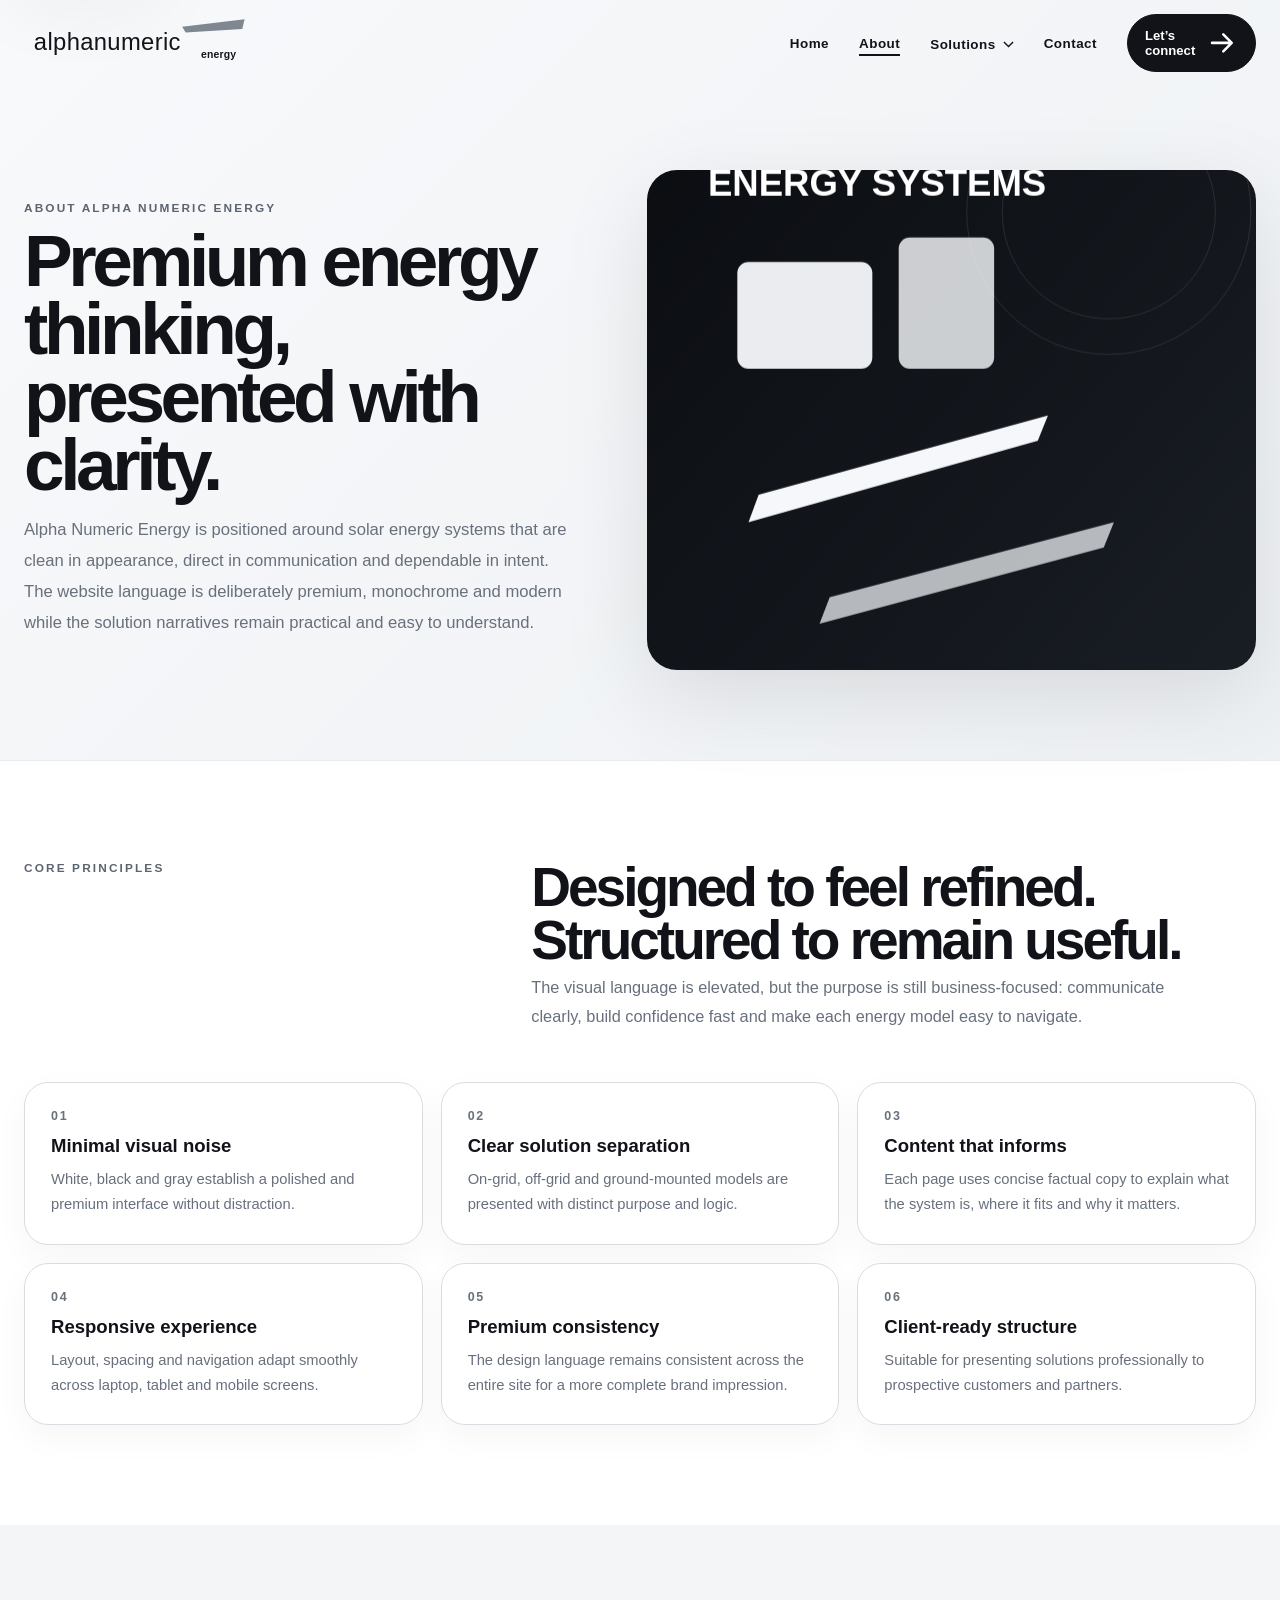
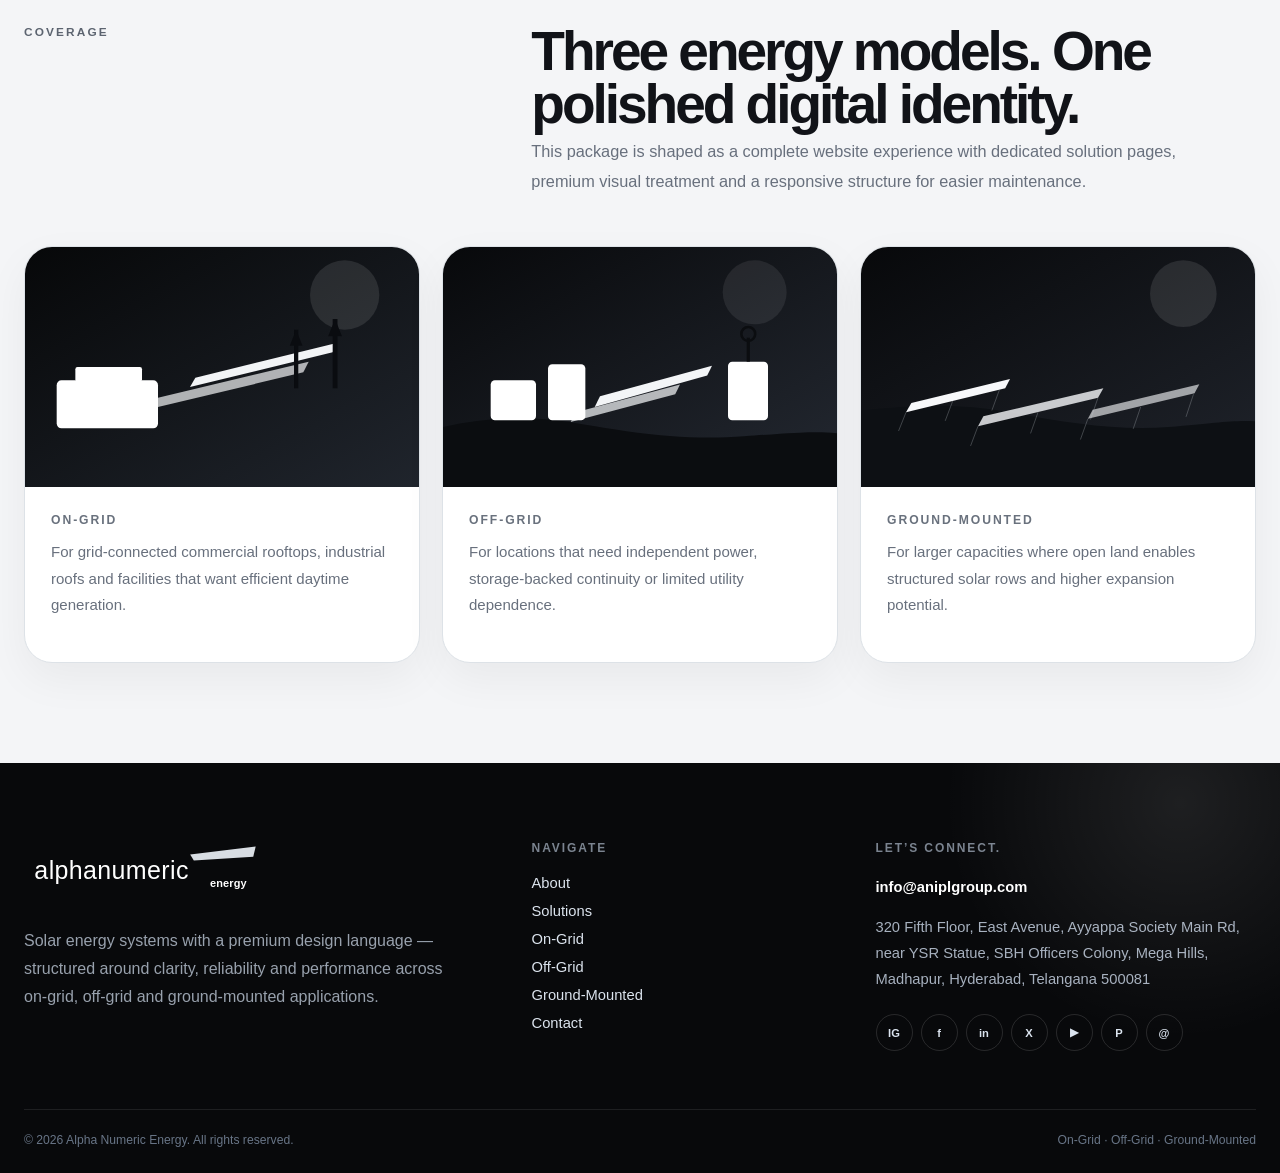
==== about.html @ e3999933 "first commit" ====
<!doctype html><html lang="en"><head><meta charset="utf-8"><meta name="viewport" content="width=device-width, initial-scale=1"><link rel="icon" type="image/svg+xml" href="assets/images/favicon.svg"><title>About | Alpha Numeric Energy</title><meta name="description" content="About Alpha Numeric Energy and the premium monochrome solar website structure."><link rel="stylesheet" href="assets/css/style.css"></head><body>
<a class="skip" href="#main">Skip to content</a>
<nav class="site-nav " id="siteNav" aria-label="Primary navigation">
  <div class="wrap nav-shell">
    <a class="brand" href="index.html" aria-label="Alpha Numeric Energy home">
      <img class="logo-light" src="assets/images/logo-light.svg" alt="Alpha Numeric Energy">
      <img class="logo-dark" src="assets/images/logo-dark.svg" alt="Alpha Numeric Energy">
    </a>
    <button class="menu-btn" id="menuBtn" aria-label="Open navigation" aria-expanded="false"><span></span></button>
    <div class="nav-list" id="navList"><ul>
      <li><a class="nav-link" href="index.html" >Home</a></li>
      <li><a class="nav-link" href="about.html" aria-current="page">About</a></li>
      <li class="has-menu"><a class="nav-link menu-trigger" href="solutions.html" >Solutions <svg viewBox="0 0 12 8"><path d="M1 1l5 5 5-5" fill="none" stroke="currentColor" stroke-width="1.5"/></svg></a>
        <div class="mega" aria-label="Solutions menu">
          <a href="on-grid.html"><b>01</b><span><strong>On-Grid</strong><small>Grid-tied solar systems</small></span><em>→</em></a>
          <a href="off-grid.html"><b>02</b><span><strong>Off-Grid</strong><small>Independent energy systems</small></span><em>→</em></a>
          <a href="ground-mounted.html"><b>03</b><span><strong>Ground-Mounted</strong><small>Utility &amp; large-scale solar</small></span><em>→</em></a>
        </div></li>
      <li><a class="nav-link" href="contact.html" >Contact</a></li>
      <li><a class="nav-cta" href="contact.html">Let’s connect <svg viewBox="0 0 24 24"><path d="M5 12h13M13 6l6 6-6 6" fill="none" stroke="currentColor" stroke-width="1.8" stroke-linecap="round" stroke-linejoin="round"/></svg></a></li>
    </ul></div>
  </div>
</nav>
<main id="main"><section class="page-hero"><div class="wrap"><div class="row"><div class="reveal"><div class="eyebrow">About Alpha Numeric Energy</div><h1>Premium energy thinking, presented with clarity.</h1><p>Alpha Numeric Energy is positioned around solar energy systems that are clean in appearance, direct in communication and dependable in intent. The website language is deliberately premium, monochrome and modern while the solution narratives remain practical and easy to understand.</p></div><div class="page-visual reveal" style="background-image:url('assets/images/about-energy.svg')"></div></div></div></section><section class="section"><div class="wrap"><div class="section-head reveal"><div class="eyebrow">Core principles</div><div><h2>Designed to feel refined. Structured to remain useful.</h2><p>The visual language is elevated, but the purpose is still business-focused: communicate clearly, build confidence fast and make each energy model easy to navigate.</p></div></div><div class="panel-grid"><div class="panel reveal"><b>01</b><h3>Minimal visual noise</h3><p>White, black and gray establish a polished and premium interface without distraction.</p></div><div class="panel reveal"><b>02</b><h3>Clear solution separation</h3><p>On-grid, off-grid and ground-mounted models are presented with distinct purpose and logic.</p></div><div class="panel reveal"><b>03</b><h3>Content that informs</h3><p>Each page uses concise factual copy to explain what the system is, where it fits and why it matters.</p></div><div class="panel reveal"><b>04</b><h3>Responsive experience</h3><p>Layout, spacing and navigation adapt smoothly across laptop, tablet and mobile screens.</p></div><div class="panel reveal"><b>05</b><h3>Premium consistency</h3><p>The design language remains consistent across the entire site for a more complete brand impression.</p></div><div class="panel reveal"><b>06</b><h3>Client-ready structure</h3><p>Suitable for presenting solutions professionally to prospective customers and partners.</p></div></div></div></section><section class="section" style="background:var(--paper)"><div class="wrap"><div class="section-head reveal"><div class="eyebrow">Coverage</div><div><h2>Three energy models. One polished digital identity.</h2><p>This package is shaped as a complete website experience with dedicated solution pages, premium visual treatment and a responsive structure for easier maintenance.</p></div></div><div class="card-grid"><article class="card on reveal"><div class="card-top"></div><div class="card-body"><b>On-Grid</b><p>For grid-connected commercial rooftops, industrial roofs and facilities that want efficient daytime generation.</p></div></article><article class="card off reveal"><div class="card-top"></div><div class="card-body"><b>Off-Grid</b><p>For locations that need independent power, storage-backed continuity or limited utility dependence.</p></div></article><article class="card ground reveal"><div class="card-top"></div><div class="card-body"><b>Ground-Mounted</b><p>For larger capacities where open land enables structured solar rows and higher expansion potential.</p></div></article></div></div></section></main>
<footer class="site-footer">
  <div class="wrap">
    <div class="foot-top">
      <div class="foot-brand"><img src="assets/images/logo-light.svg" alt="Alpha Numeric Energy"><p>Solar energy systems with a premium design language — structured around clarity, reliability and performance across on-grid, off-grid and ground-mounted applications.</p></div>
      <div><div class="foot-title">Navigate</div><div class="foot-links"><a href="about.html">About</a><a href="solutions.html">Solutions</a><a href="on-grid.html">On-Grid</a><a href="off-grid.html">Off-Grid</a><a href="ground-mounted.html">Ground-Mounted</a><a href="contact.html">Contact</a></div></div>
      <div><div class="foot-title">Let’s connect.</div><address class="foot-contact"><a href="mailto:info@aniplgroup.com">info@aniplgroup.com</a><br>320 Fifth Floor, East Avenue, Ayyappa Society Main Rd, near YSR Statue, SBH Officers Colony, Mega Hills, Madhapur, Hyderabad, Telangana 500081</address>
      <div class="socials"><a href="#" aria-label="Instagram"><span>IG</span></a><a href="#" aria-label="Facebook"><span>f</span></a><a href="#" aria-label="LinkedIn"><span>in</span></a><a href="#" aria-label="X"><span>X</span></a><a href="#" aria-label="YouTube"><span>▶</span></a><a href="#" aria-label="Pinterest"><span>P</span></a><a href="#" aria-label="Threads"><span>@</span></a></div>
      </div>
    </div>
    <div class="foot-bottom"><span>© 2026 Alpha Numeric Energy. All rights reserved.</span><span>On-Grid · Off-Grid · Ground-Mounted</span></div>
  </div>
</footer>
<script src="assets/js/main.js"></script>
</body></html>
---- assets/css/style.css ----
:root{--black:#08090b;--char:#111318;--gray:#68707d;--line:#d9dde2;--paper:#f4f5f7;--white:#fff;--shadow:0 26px 90px rgba(8,9,11,.10);--ease:cubic-bezier(.2,.75,.2,1)}
*{box-sizing:border-box}html{scroll-behavior:smooth}body{margin:0;color:var(--char);background:var(--white);font-family:Inter,ui-sans-serif,-apple-system,BlinkMacSystemFont,"Segoe UI",Roboto,Helvetica,Arial,sans-serif;-webkit-font-smoothing:antialiased}a{text-decoration:none;color:inherit}img{max-width:100%;display:block}button,input,textarea,select{font:inherit}
.wrap{width:min(1240px,calc(100% - 48px));margin:auto}.section{padding:100px 0}.eyebrow{font-size:.74rem;font-weight:850;letter-spacing:.18em;text-transform:uppercase;color:#5c6470}.section-head{display:grid;grid-template-columns:.78fr 1.22fr;gap:44px;align-items:start;margin-bottom:50px}.section-head h2{margin:0;font-size:clamp(2.4rem,4.3vw,5rem);line-height:.96;letter-spacing:-.055em}.section-head p{margin:6px 0 0;color:var(--gray);line-height:1.82;font-size:1.02rem;max-width:680px}
.button{display:inline-flex;align-items:center;gap:11px;min-height:52px;padding:0 22px;border-radius:999px;font-size:.9rem;font-weight:800;letter-spacing:.02em;border:1px solid transparent;transition:.28s var(--ease)}.button.light{background:#fff;color:#0c0e12}.button.dark{background:#111318;color:#fff}.button.outline{border-color:#cfd4db;color:#fff;background:transparent}.button svg{width:17px;height:17px}
.skip{position:fixed;left:16px;top:-80px;z-index:9999;background:#fff;padding:11px 16px;border-radius:10px;box-shadow:var(--shadow)}.skip:focus{top:16px}
.reveal{opacity:0;transform:translateY(18px);transition:.75s var(--ease)}.reveal.in{opacity:1;transform:none}
/* NAV */
.site-nav{position:fixed;top:0;left:0;right:0;z-index:1000;height:86px;transition:.45s var(--ease)}.site-nav .nav-shell{height:100%;display:flex;align-items:center;justify-content:space-between;gap:34px}.site-nav .brand{display:flex;align-items:center;position:relative;z-index:3;flex:none}.site-nav .brand img{width:238px;height:auto;transition:.35s var(--ease)}.site-nav .brand .logo-dark{display:block}.site-nav .brand .logo-light{display:none}.site-nav ul{list-style:none;padding:0;margin:0;display:flex;align-items:center;gap:30px}.site-nav .nav-link{position:relative;padding:31px 0 28px;color:#10141a;font-size:.84rem;font-weight:760;letter-spacing:.035em}.site-nav .nav-link:after{content:"";position:absolute;left:0;bottom:23px;height:2px;width:0;background:#111318;transition:.3s var(--ease)}.site-nav .nav-link:hover:after,.site-nav .nav-link[aria-current="page"]:after{width:100%}.nav-cta{display:inline-flex;align-items:center;gap:10px;padding:11px 16px 11px 17px;border-radius:999px;background:#111318;color:#fff;font-size:.82rem;font-weight:850;border:1px solid #111318}.home-nav{background:transparent}.home-nav .brand .logo-dark{display:none}.home-nav .brand .logo-light{display:block}.home-nav .nav-link{color:rgba(255,255,255,.94)}.home-nav .nav-link:after{background:#fff}.home-nav .nav-cta{background:rgba(255,255,255,.16);border-color:rgba(255,255,255,.18)}.home-nav.scrolled{height:76px;background:rgba(255,255,255,.96);border-bottom:1px solid #e8ecf0;box-shadow:0 10px 40px rgba(9,17,28,.06);backdrop-filter:blur(18px)}.home-nav.scrolled .brand .logo-light{display:none}.home-nav.scrolled .brand .logo-dark{display:block}.home-nav.scrolled .nav-link{color:#121823}.home-nav.scrolled .nav-link:after{background:#111318}.home-nav.scrolled .nav-cta{background:#111318;border-color:#111318}
.has-menu{position:relative}.menu-trigger{display:flex;align-items:center;gap:7px}.menu-trigger svg{width:11px;transition:.25s var(--ease)}.has-menu:hover .menu-trigger svg{transform:rotate(180deg)}.mega{position:absolute;top:67px;left:50%;transform:translate(-50%,10px);width:380px;padding:12px;background:rgba(255,255,255,.98);border:1px solid rgba(15,24,38,.08);border-radius:20px;box-shadow:0 30px 70px rgba(7,16,27,.18);opacity:0;visibility:hidden;transition:.28s var(--ease)}.has-menu:hover .mega,.has-menu:focus-within .mega{opacity:1;visibility:visible;transform:translate(-50%,0)}.mega a{display:grid;grid-template-columns:52px 1fr auto;align-items:center;gap:12px;padding:11px;border-radius:13px;color:#141a24;transition:.22s}.mega a:hover{background:#f3f6f9}.mega b{width:52px;height:40px;border:1px solid var(--line);display:grid;place-items:center;border-radius:10px;color:#111318;font-size:.72rem}.mega strong{font-size:.86rem}.mega small{display:block;color:#7b8594;font-size:.72rem;margin-top:3px}.mega em{font-style:normal;color:#9aa5b3}
.menu-btn{display:none;width:46px;height:46px;border-radius:50%;border:1px solid #d5dae0;background:#fff;place-items:center;cursor:pointer}.menu-btn span,.menu-btn:before,.menu-btn:after{content:"";display:block;width:18px;height:1.5px;background:#111318;transition:.3s}.menu-btn span{margin:4px 0}.home-nav .menu-btn{border-color:rgba(255,255,255,.25);background:rgba(8,9,11,.20)}.home-nav .menu-btn span,.home-nav .menu-btn:before,.home-nav .menu-btn:after{background:#fff}.home-nav.scrolled .menu-btn{border-color:#d9dde2;background:#fff}.home-nav.scrolled .menu-btn span,.home-nav.scrolled .menu-btn:before,.home-nav.scrolled .menu-btn:after{background:#111318}
/* HERO */
.hero{height:100svh;min-height:760px;position:relative;overflow:hidden;background:#060709;color:#fff}.hero-slides,.slide{position:absolute;inset:0}.slide{opacity:0;visibility:hidden;transition:opacity .75s var(--ease),visibility .75s var(--ease)}.slide.active{opacity:1;visibility:visible}.slide:before{content:"";position:absolute;inset:0;background-position:center;background-size:cover;transform:scale(1.03);transition:transform 7.5s linear}.slide.active:before{transform:scale(1)}.slide:after{content:"";position:absolute;inset:0;background:linear-gradient(90deg,rgba(8,9,11,.78) 0%,rgba(8,9,11,.52) 34%,rgba(8,9,11,.12) 100%)}.slide.s1:before{background-image:url('../images/about-energy.svg')}.slide.s2:before{background-image:url('../images/hero-on-grid.svg')}.slide.s3:before{background-image:url('../images/hero-off-grid.svg')}.slide.s4:before{background-image:url('../images/hero-ground-mounted.svg')}.hero-content{position:relative;z-index:2;height:100%;display:grid;grid-template-columns:minmax(0,720px);align-content:end;padding:148px 0 90px}.hero-kicker{font-size:.76rem;font-weight:850;letter-spacing:.22em;text-transform:uppercase;color:#c3cad2}.hero h1{margin:16px 0 18px;font-size:clamp(3rem,6.1vw,6.7rem);line-height:.92;letter-spacing:-.065em}.hero p{margin:0;max-width:620px;color:#d3d8de;line-height:1.82;font-size:1.05rem}.hero-actions{display:flex;flex-wrap:wrap;gap:14px;margin-top:30px}.hero-bottom{position:absolute;left:0;right:0;bottom:26px;z-index:3}.slide-nav{display:grid;grid-template-columns:repeat(4,1fr);gap:14px}.slide-btn{position:relative;padding:18px;border-radius:20px;border:1px solid rgba(255,255,255,.14);background:rgba(255,255,255,.06);backdrop-filter:blur(12px);color:#fff;cursor:pointer;text-align:left;transition:.28s var(--ease)}.slide-btn:hover,.slide-btn.active{background:rgba(255,255,255,.14);border-color:rgba(255,255,255,.28)}.slide-btn b{display:block;font-size:.75rem;letter-spacing:.14em;text-transform:uppercase;color:#c1cad4;margin-bottom:8px}.slide-btn strong{display:block;font-size:1rem;font-weight:780;margin-bottom:6px}.slide-btn span{display:block;font-size:.8rem;color:#d9dfe6;line-height:1.45}
/* Content modules */
.intro-strip{padding:28px 0;background:#fff;border-bottom:1px solid #eceff3}.intro-strip .row{display:grid;grid-template-columns:1fr auto auto auto;gap:28px;align-items:center}.intro-strip strong{font-size:.9rem;letter-spacing:.14em;text-transform:uppercase}.intro-strip .metric{padding-left:24px;border-left:1px solid #e5e9ee}.intro-strip .metric b{display:block;font-size:1.3rem;letter-spacing:-.03em}.intro-strip .metric span{display:block;color:var(--gray);font-size:.78rem;text-transform:uppercase;letter-spacing:.12em;margin-top:5px}
.card-grid{display:grid;grid-template-columns:repeat(3,1fr);gap:22px}.card{border:1px solid #dde2e7;border-radius:28px;overflow:hidden;background:#fff;box-shadow:0 16px 44px rgba(8,9,11,.05)}.card-top{height:240px;background-position:center;background-size:cover}.card-body{padding:26px}.card b{display:block;font-size:.76rem;letter-spacing:.16em;text-transform:uppercase;color:#69717d;margin-bottom:12px}.card h3{margin:0 0 12px;font-size:1.45rem}.card p{margin:0 0 18px;color:var(--gray);line-height:1.75;font-size:.94rem}.card ul{display:grid;gap:10px;margin:0 0 18px;padding:0;list-style:none}.card li{padding-left:18px;position:relative;color:#404752;font-size:.92rem;line-height:1.6}.card li:before{content:"";position:absolute;left:0;top:.58em;width:7px;height:7px;border-radius:50%;background:#111318}.card.on .card-top{background-image:url('../images/hero-on-grid.svg')}.card.off .card-top{background-image:url('../images/hero-off-grid.svg')}.card.ground .card-top{background-image:url('../images/hero-ground-mounted.svg')}
.two-col{display:grid;grid-template-columns:.95fr 1.05fr;gap:72px;align-items:center}.visual-box{min-height:560px;border-radius:32px;background:url('../images/about-energy.svg') center/cover;box-shadow:var(--shadow)}.copy h2{margin:0 0 22px;font-size:clamp(2.4rem,4.8vw,4.8rem);line-height:.96;letter-spacing:-.055em}.copy p{margin:0 0 28px;color:var(--gray);line-height:1.82}.feature-grid{display:grid;grid-template-columns:1fr 1fr;gap:0;border-top:1px solid #d8dde2}.feature{padding:20px 20px 20px 0;border-bottom:1px solid #d8dde2}.feature:nth-child(odd){border-right:1px solid #d8dde2}.feature:nth-child(even){padding-left:20px}.feature b{display:block;font-size:1rem;margin-bottom:8px}.feature span{display:block;color:var(--gray);line-height:1.6;font-size:.88rem}
.dark-band{padding:110px 0;background:#0a0c10;color:#fff}.dark-band h2{margin:0 0 18px;font-size:clamp(2.4rem,5vw,5.4rem);line-height:.92;letter-spacing:-.06em}.dark-band p{color:#d0d6dd;line-height:1.8}.steps{display:grid;grid-template-columns:1fr 1fr;gap:18px}.step{padding:24px;border-radius:24px;background:rgba(255,255,255,.05);border:1px solid rgba(255,255,255,.08)}.step b{display:block;font-size:.82rem;letter-spacing:.14em;text-transform:uppercase;color:#aab3bf;margin-bottom:10px}.step h3{margin:0 0 8px;font-size:1.25rem}.step p{margin:0;color:#d1d7de;line-height:1.7;font-size:.92rem}
.page-hero{padding:170px 0 90px;background:linear-gradient(135deg,#f8f9fb 0%,#eef1f4 100%);border-bottom:1px solid #e8ecf0}.page-hero.dark{background:#0a0c10;color:#fff}.page-hero .row{display:grid;grid-template-columns:.95fr 1.05fr;gap:72px;align-items:center}.page-hero h1{margin:12px 0 16px;font-size:clamp(3rem,5.7vw,6rem);line-height:.93;letter-spacing:-.06em}.page-hero p{margin:0;color:var(--gray);line-height:1.86;font-size:1.04rem;max-width:640px}.page-hero.dark p{color:#d0d7de}.page-visual{min-height:500px;border-radius:30px;background-position:center;background-size:cover;box-shadow:var(--shadow)}.stats{display:grid;grid-template-columns:repeat(3,1fr);gap:14px;margin-top:26px}.stat{padding:16px 18px;border-radius:20px;border:1px solid #d9dde2;background:#fff}.page-hero.dark .stat{border-color:rgba(255,255,255,.12);background:rgba(255,255,255,.05)}.stat b{display:block;font-size:1.35rem;letter-spacing:-.03em}.page-hero.dark .stat b{color:#fff}.stat span{display:block;margin-top:6px;color:var(--gray);font-size:.82rem;line-height:1.5}.page-hero.dark .stat span{color:#c9d0d8}
.panel-grid{display:grid;grid-template-columns:repeat(3,1fr);gap:18px}.panel{padding:26px;border:1px solid var(--line);border-radius:24px;background:#fff;box-shadow:0 12px 34px rgba(8,9,11,.04)}.panel b{display:block;font-size:.78rem;letter-spacing:.14em;text-transform:uppercase;color:#69717d;margin-bottom:12px}.panel h3{margin:0 0 10px;font-size:1.16rem}.panel p{margin:0;color:var(--gray);line-height:1.72;font-size:.92rem}.compare-wrap{overflow:auto;border-radius:28px;box-shadow:var(--shadow)}.compare-table{width:100%;border-collapse:collapse;min-width:760px;background:#fff}.compare-table th,.compare-table td{padding:20px 22px;border-bottom:1px solid #e6eaf0;text-align:left;vertical-align:top}.compare-table thead th{background:#111318;color:#fff;font-size:.78rem;letter-spacing:.16em;text-transform:uppercase}.compare-table tbody th{font-size:.92rem;width:22%;color:#111318;background:#fafbfc}.compare-table td{color:#58616e;line-height:1.65;font-size:.93rem}
.contact-wrap{display:grid;grid-template-columns:.84fr 1.16fr;gap:28px}.contact-card{padding:32px;border-radius:28px;background:#fff;box-shadow:var(--shadow);border:1px solid #e6ebf0}.contact-card h3{margin:0 0 18px;font-size:1.55rem}.contact-card p{margin:0 0 18px;color:var(--gray);line-height:1.8}.contact-info{display:grid;gap:18px}.contact-line b{display:block;font-size:.78rem;letter-spacing:.14em;text-transform:uppercase;color:#69717d;margin-bottom:8px}.contact-line span,.contact-line a{display:block;color:#111318;line-height:1.75}.form-grid{display:grid;grid-template-columns:1fr 1fr;gap:14px}.field{display:grid;gap:8px}.field.full{grid-column:1/-1}.field label{font-size:.82rem;font-weight:700;color:#36404c}.field input,.field textarea,.field select{width:100%;border:1px solid #d9dde2;border-radius:14px;padding:14px 15px;background:#fff;outline:none}.field textarea{min-height:150px;resize:vertical}.note{margin-top:14px;color:#6c7581;font-size:.85rem;line-height:1.6}
.site-footer{background:#08090b;color:#dce2e9;padding:78px 0 26px;overflow:hidden;position:relative}.site-footer:before{content:"";position:absolute;right:-160px;top:-220px;width:520px;height:520px;border-radius:50%;background:radial-gradient(circle,rgba(255,255,255,.09),transparent 64%)}.foot-top{display:grid;grid-template-columns:1.15fr .72fr 1fr;gap:70px;padding-bottom:58px}.foot-brand img{width:250px;margin-bottom:25px}.foot-brand p{color:#98a1ad;line-height:1.75;max-width:430px;margin:0}.foot-title{font-size:.75rem;letter-spacing:.16em;text-transform:uppercase;color:#7b8490;margin-bottom:20px;font-weight:850}.foot-links{display:grid;gap:12px}.foot-links a{font-size:.92rem;color:#dce4ee}.foot-contact{font-style:normal;color:#a7b1bf;line-height:1.75;font-size:.92rem}.foot-contact a{display:inline-block;color:#fff;margin-bottom:14px;font-weight:750}.socials{display:flex;flex-wrap:wrap;gap:8px;margin-top:22px}.socials a{width:37px;height:37px;border:1px solid rgba(255,255,255,.13);border-radius:50%;display:grid;place-items:center;color:#dbe4ef}.socials span{font-size:.7rem;font-weight:900}.foot-bottom{padding-top:23px;border-top:1px solid rgba(255,255,255,.09);display:flex;justify-content:space-between;gap:20px;color:#687587;font-size:.76rem}
@media(max-width:980px){.menu-btn{display:grid;position:relative;z-index:3}.site-nav{height:74px}.site-nav .brand img{width:194px}.site-nav .nav-list{position:fixed;inset:0 0 auto 0;padding:98px 24px 28px;display:block;background:#fff;transform:translateY(-110%);transition:.45s var(--ease);box-shadow:0 30px 80px rgba(7,16,27,.16)}.site-nav.open .nav-list{transform:none}.site-nav ul{display:block}.site-nav li{border-bottom:1px solid #edf0f4}.site-nav .nav-link{display:flex!important;color:#111722!important;padding:17px 4px;font-size:1rem}.site-nav .nav-link:after{display:none}.nav-cta{margin-top:18px;background:#111318!important;border-color:#111318!important;color:#fff!important}.mega{position:static;transform:none!important;opacity:1;visibility:visible;width:100%;box-shadow:none;border:0;padding:0 0 10px;background:transparent;display:grid;grid-template-columns:1fr 1fr;gap:6px}.mega a{padding:9px;background:#f7f9fb}.mega em{display:none}.mega b{width:44px;height:36px}.site-nav.open .menu-btn:before{transform:translateY(5.5px) rotate(45deg)}.site-nav.open .menu-btn span{opacity:0}.site-nav.open .menu-btn:after{transform:translateY(-5.5px) rotate(-45deg)}.hero{min-height:820px}.hero-content{padding:130px 0 190px}.slide-nav{grid-template-columns:1fr 1fr}.card-grid,.panel-grid{grid-template-columns:1fr}.two-col,.page-hero .row,.contact-wrap{grid-template-columns:1fr;gap:36px}.visual-box,.page-visual{min-height:360px}.section-head{grid-template-columns:1fr;gap:18px}.foot-top{grid-template-columns:1fr 1fr;gap:48px}.foot-brand{grid-column:1/-1}.stats{grid-template-columns:1fr}.form-grid{grid-template-columns:1fr}}
@media(max-width:760px){.intro-strip .row{grid-template-columns:1fr 1fr;gap:18px}.intro-strip strong{grid-column:1/-1}.steps{grid-template-columns:1fr}.feature-grid{grid-template-columns:1fr}.feature:nth-child(odd){border-right:0}.feature:nth-child(even){padding-left:0}}
@media(max-width:590px){.wrap{width:min(100% - 28px,1240px)}.hero{min-height:860px}.hero-content{padding-bottom:278px}.slide-nav{grid-template-columns:1fr}.hero h1{font-size:clamp(2.5rem,13vw,4.4rem)}.mega{grid-template-columns:1fr}.foot-top{grid-template-columns:1fr;gap:34px}.foot-brand{grid-column:auto}.foot-bottom{flex-direction:column}.intro-strip .row{grid-template-columns:1fr}.intro-strip .metric{border-left:0;padding-left:0;padding-top:8px;border-top:1px solid #eceff3}}
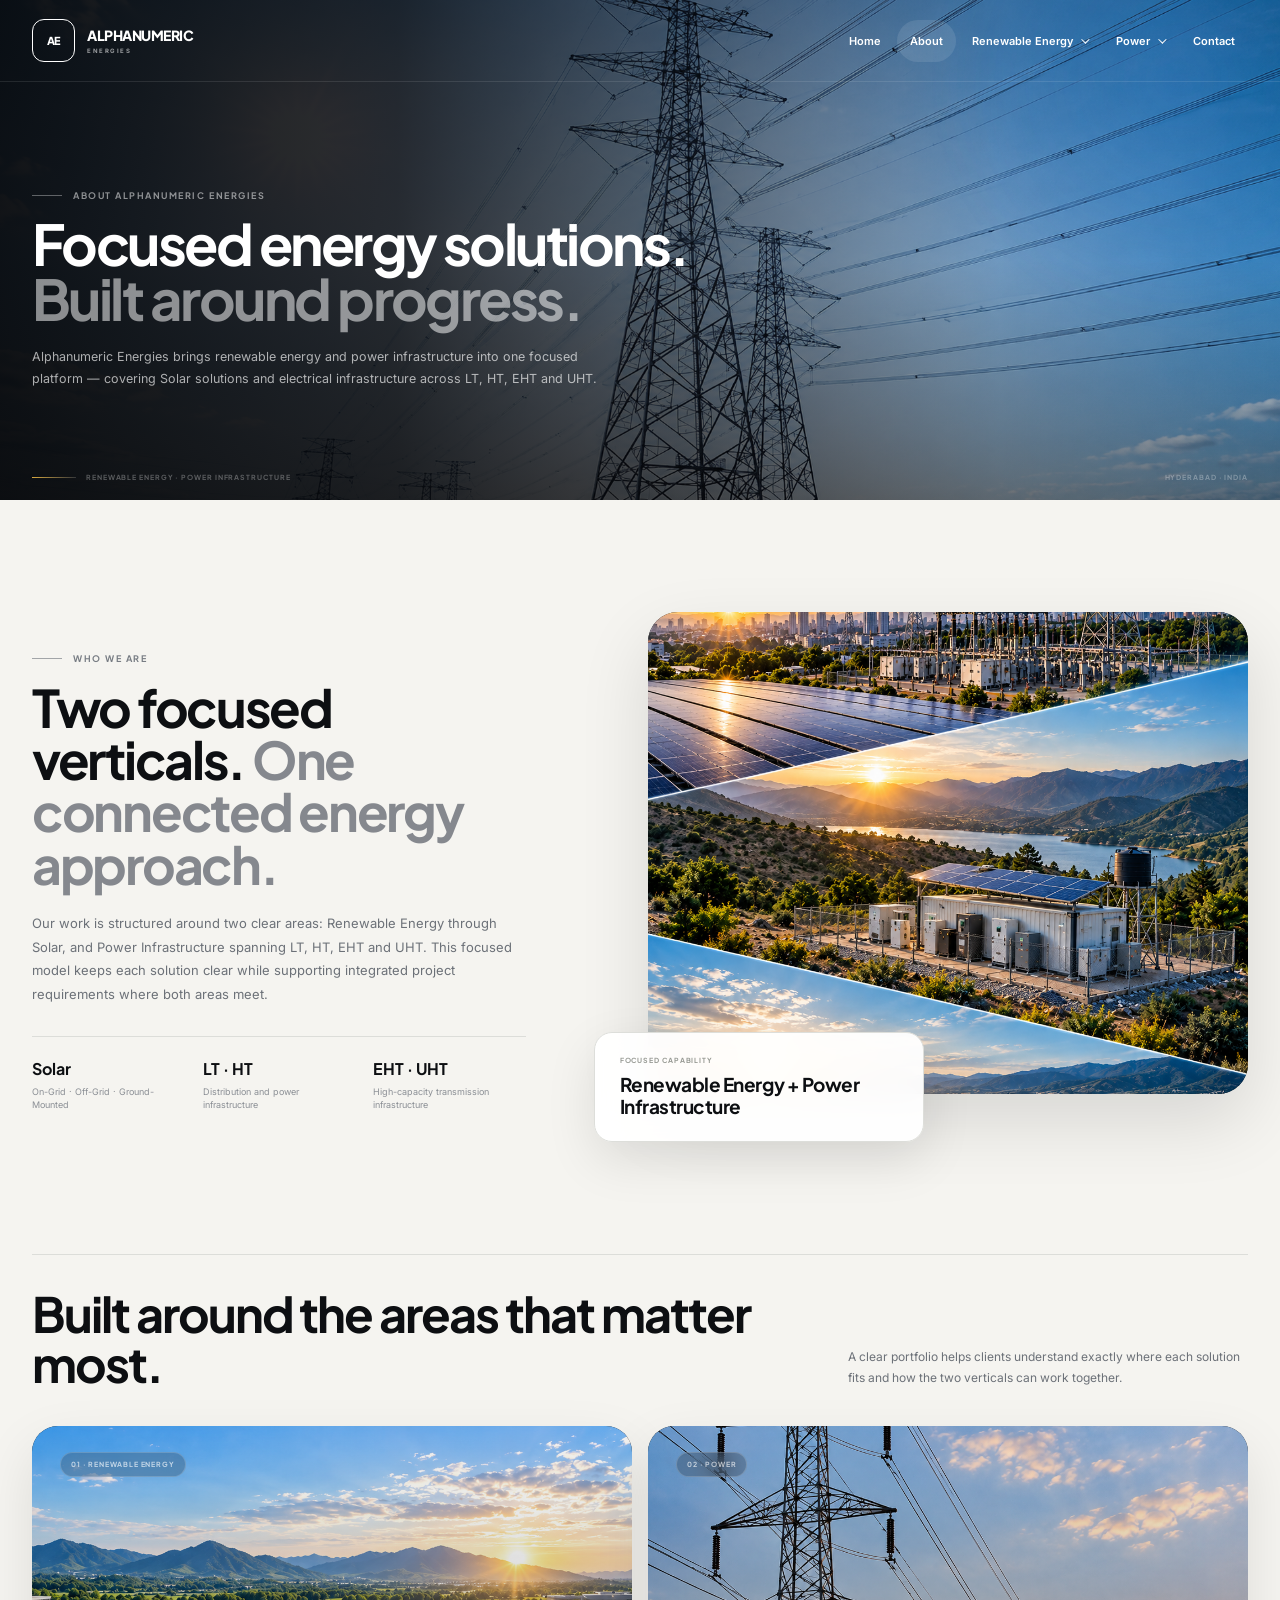
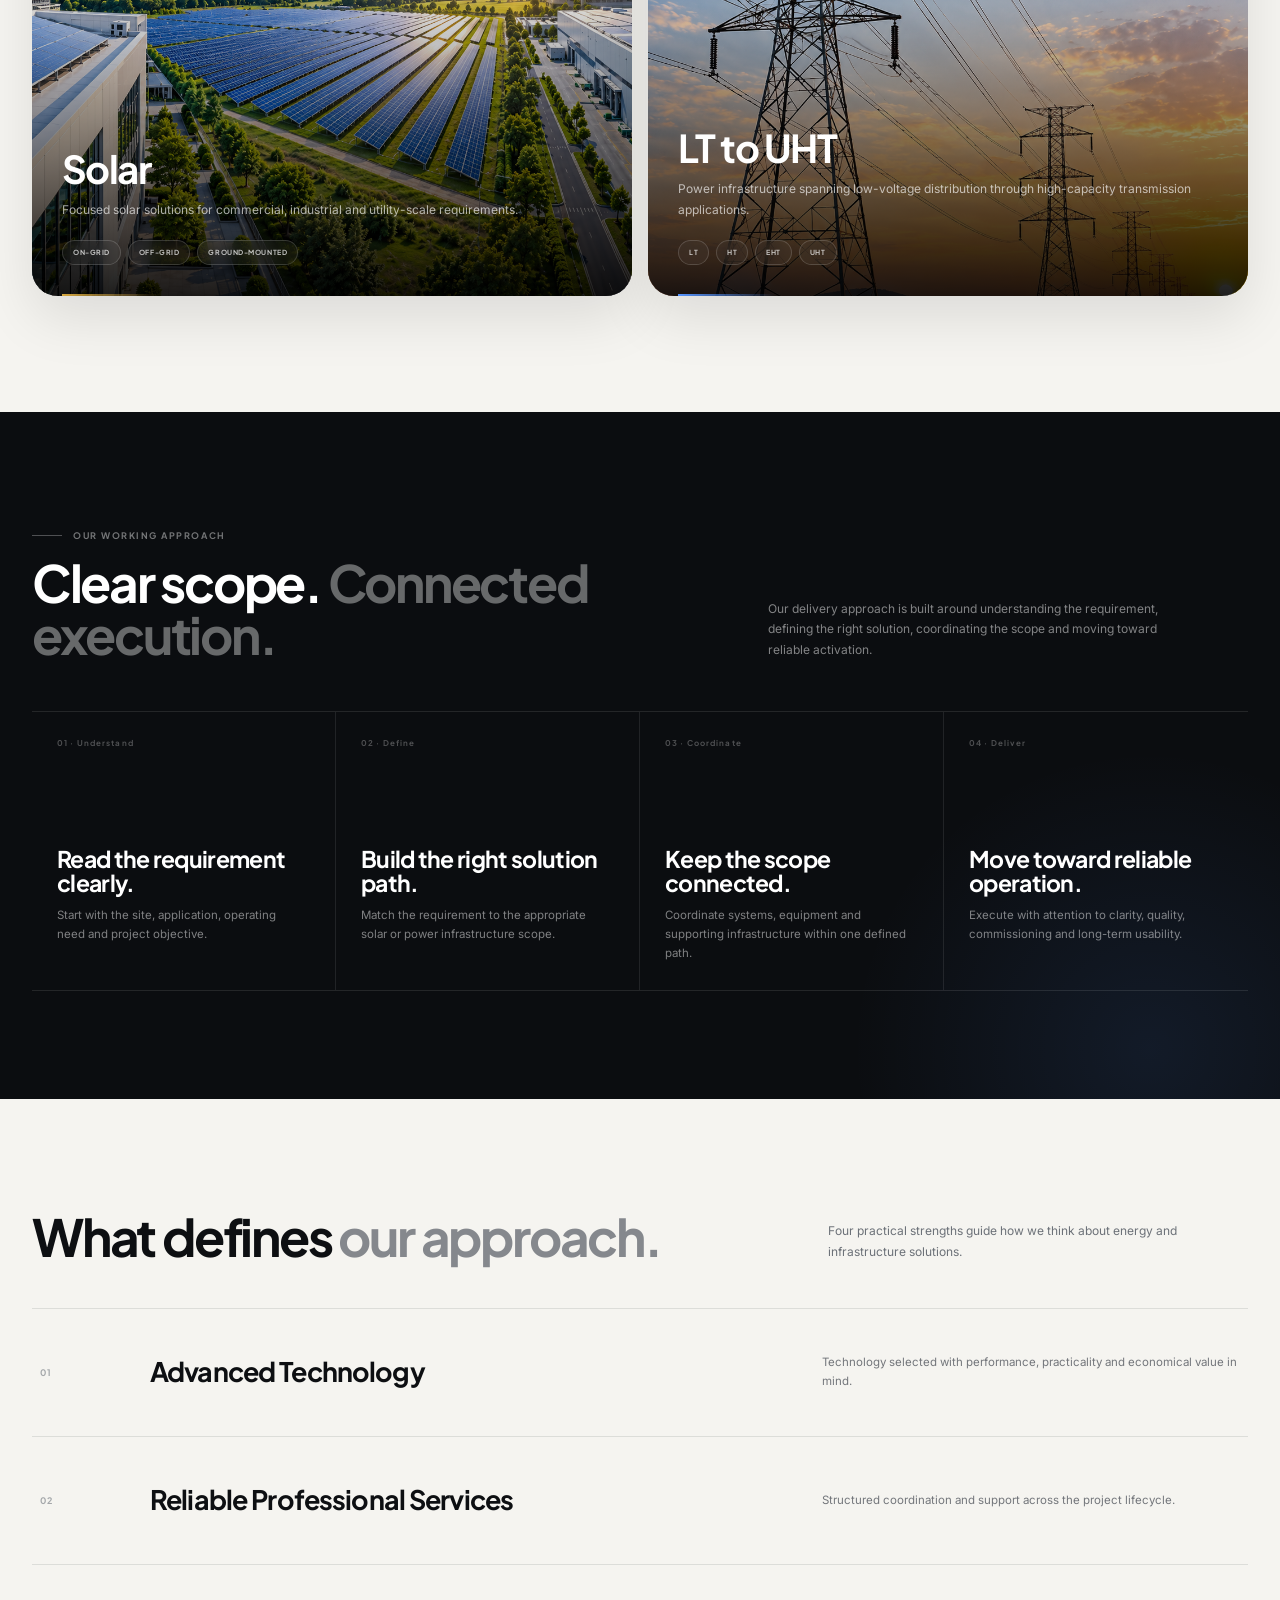
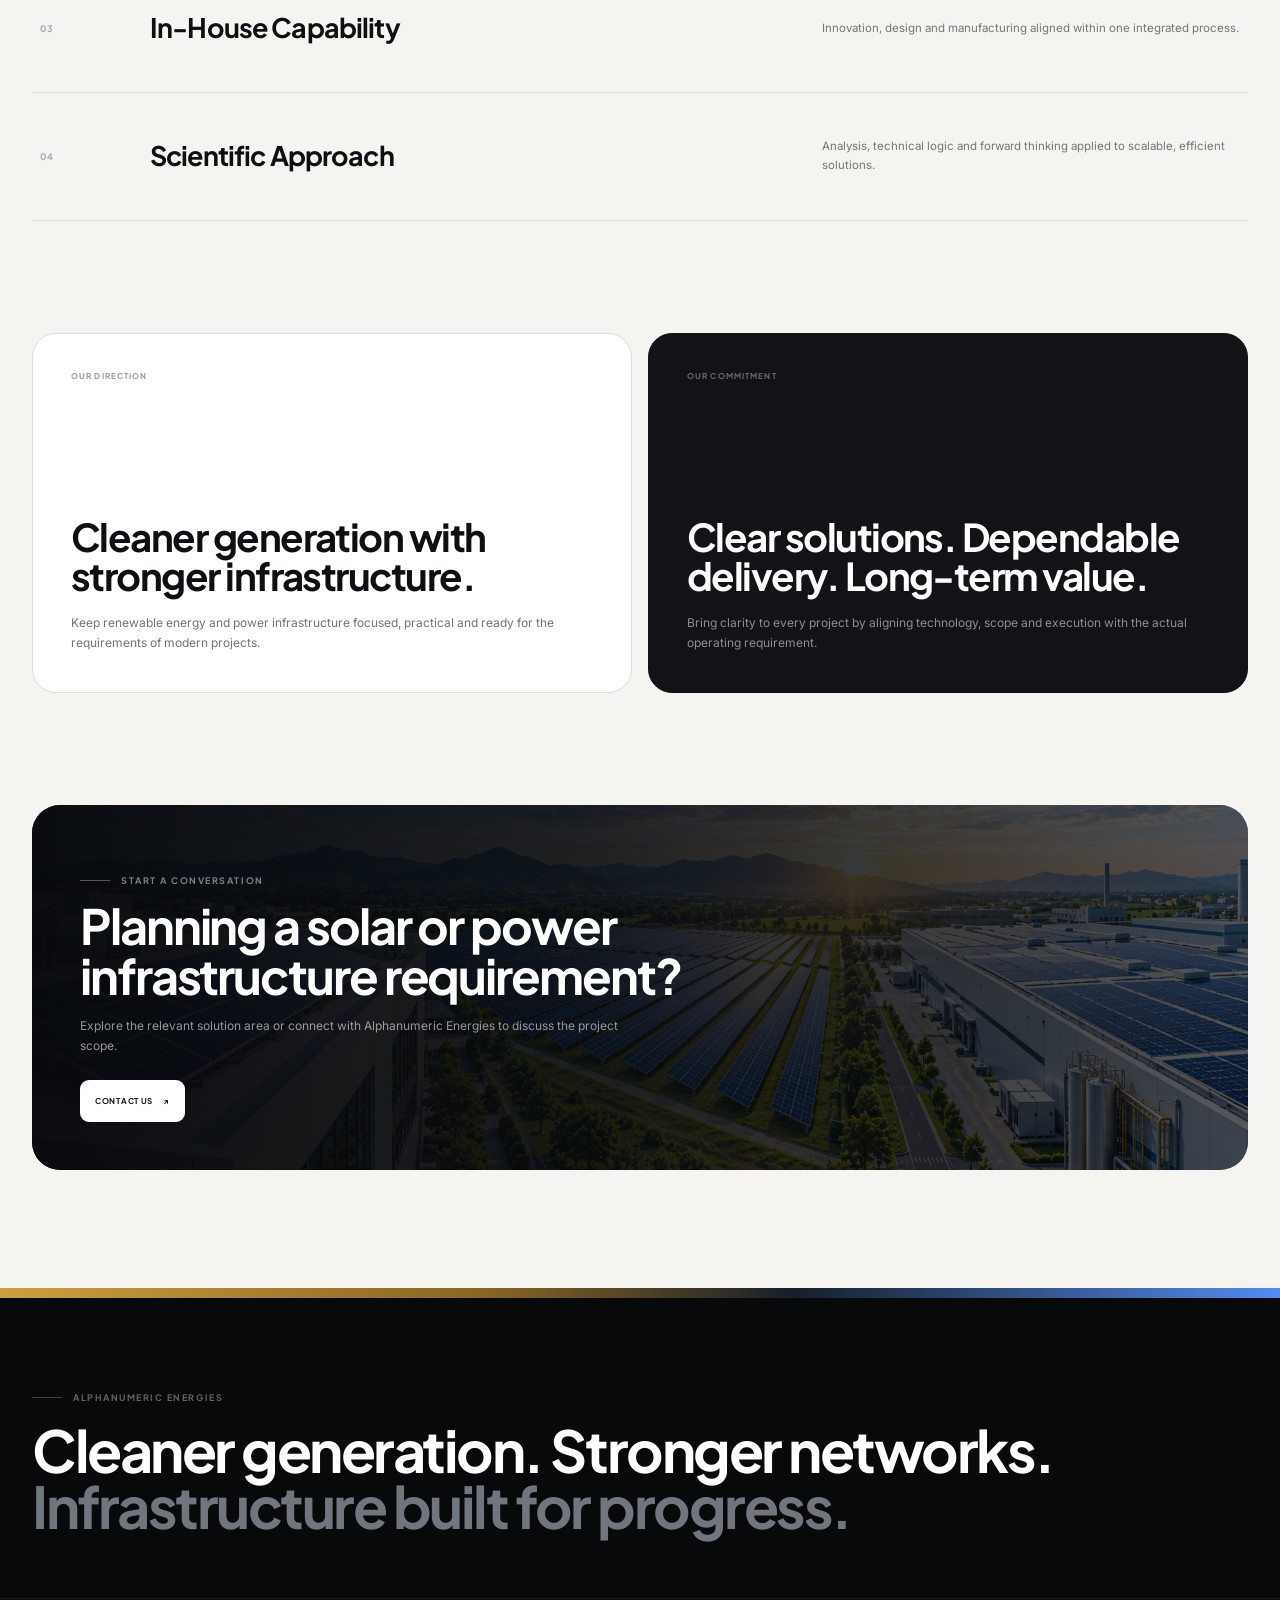
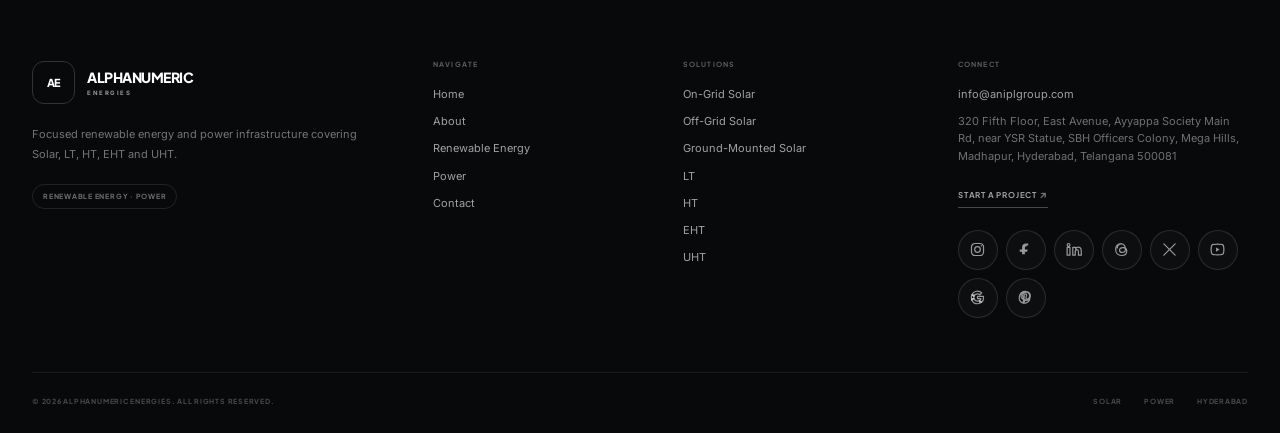
==== commit b677b672: "s" ====
--- a/about.html
+++ b/about.html
@@ -1,38 +1,2481 @@
-<!doctype html><html lang="en"><head><meta charset="utf-8"><meta name="viewport" content="width=device-width, initial-scale=1"><link rel="icon" type="image/svg+xml" href="assets/images/favicon.svg"><title>About | Alpha Numeric Energy</title><meta name="description" content="About Alpha Numeric Energy and the premium monochrome solar website structure."><link rel="stylesheet" href="assets/css/style.css"></head><body>
-<a class="skip" href="#main">Skip to content</a>
-<nav class="site-nav " id="siteNav" aria-label="Primary navigation">
-  <div class="wrap nav-shell">
-    <a class="brand" href="index.html" aria-label="Alpha Numeric Energy home">
-      <img class="logo-light" src="assets/images/logo-light.svg" alt="Alpha Numeric Energy">
-      <img class="logo-dark" src="assets/images/logo-dark.svg" alt="Alpha Numeric Energy">
+<!DOCTYPE html>
+<html lang="en">
+<head>
+<meta charset="UTF-8">
+<meta name="viewport" content="width=device-width, initial-scale=1.0">
+<meta name="theme-color" content="#090b0f">
+
+<title>About | Alphanumeric Energies</title>
+<meta name="description" content="Learn about Alphanumeric Energies — focused on renewable energy, solar solutions and power infrastructure across LT, HT, EHT and UHT.">
+
+<link rel="preconnect" href="https://fonts.googleapis.com">
+<link rel="preconnect" href="https://fonts.gstatic.com" crossorigin>
+<link href="https://fonts.googleapis.com/css2?family=Inter:wght@400;500;600&family=Plus+Jakarta+Sans:wght@500;600;700;800&display=swap" rel="stylesheet">
+
+<style>
+/* ============================================================
+   00 — GLOBAL
+   ============================================================ */
+:root{
+  --ink:#0d0f12;
+  --ink-2:#15181d;
+  --paper:#f5f4f0;
+  --paper-2:#ecece7;
+  --white:#ffffff;
+  --muted:#6c7178;
+  --line:#dcddd9;
+
+  --gold:#d7a840;
+  --gold-soft:#f0e0b2;
+  --blue:#5594ff;
+
+  --container:min(1380px,calc(100% - 64px));
+  --radius-xl:34px;
+  --radius-lg:26px;
+  --radius-md:18px;
+
+  --ease:cubic-bezier(.2,.72,.2,1);
+  --shadow:0 30px 80px rgba(0,0,0,.12);
+}
+
+*{margin:0;padding:0;box-sizing:border-box}
+html{scroll-behavior:smooth}
+body{
+  font-family:"Inter",sans-serif;
+  background:var(--paper);
+  color:var(--ink);
+  overflow-x:hidden;
+  text-rendering:optimizeLegibility;
+  -webkit-font-smoothing:antialiased;
+}
+body.menu-open{overflow:hidden}
+a{color:inherit;text-decoration:none}
+img{display:block;width:100%}
+button,input,textarea,select{font:inherit}
+button{color:inherit}
+
+.wrap{
+  width:var(--container);
+  margin:auto;
+}
+
+.editorial{
+  color:#777b82;
+}
+
+.kicker{
+  display:inline-flex;
+  align-items:center;
+  gap:11px;
+  color:#777c83;
+  font:700 9px/1 "Plus Jakarta Sans",sans-serif;
+  letter-spacing:.17em;
+  text-transform:uppercase;
+}
+.kicker::before{
+  content:"";
+  width:30px;
+  height:1px;
+  background:currentColor;
+  opacity:.65;
+}
+
+.btn{
+  min-height:50px;
+  padding:0 19px;
+  display:inline-flex;
+  align-items:center;
+  justify-content:center;
+  gap:13px;
+  border:1px solid transparent;
+  border-radius:999px;
+  font:700 9px/1 "Plus Jakarta Sans",sans-serif;
+  letter-spacing:.10em;
+  text-transform:uppercase;
+  transition:
+    transform .25s ease,
+    background .25s ease,
+    border-color .25s ease,
+    color .25s ease;
+}
+.btn:hover{transform:translateY(-2px)}
+.btn-light{background:#fff;color:#111}
+.btn-light:hover{background:#f0f0ec}
+.btn-outline{
+  border-color:rgba(255,255,255,.25);
+  color:#fff;
+  background:rgba(255,255,255,.035);
+  backdrop-filter:blur(10px);
+}
+.btn-outline:hover{background:rgba(255,255,255,.10)}
+.btn-dark{background:#111;color:#fff}
+.btn-dark:hover{background:#24272c}
+
+.reveal{
+  opacity:0;
+  transform:translateY(28px);
+  transition:
+    opacity .85s var(--ease),
+    transform .85s var(--ease);
+}
+.reveal.show{
+  opacity:1;
+  transform:none;
+}
+
+.scroll-progress{
+  position:fixed;
+  top:0;
+  left:0;
+  z-index:1300;
+  width:0;
+  height:2px;
+  background:linear-gradient(90deg,var(--gold),#f2d487);
+  box-shadow:0 0 12px rgba(215,168,64,.45);
+  pointer-events:none;
+}
+
+/* ============================================================
+   SHARED SECTION HEAD
+   ============================================================ */
+.section-pad{padding:124px 0}
+.section-head{
+  display:grid;
+  grid-template-columns:minmax(0,1.14fr) minmax(320px,.86fr);
+  gap:70px;
+  align-items:end;
+  margin-bottom:52px;
+}
+.section-head .kicker{margin-bottom:18px}
+.section-head h2{
+  max-width:900px;
+  font:700 clamp(38px,4.25vw,60px)/1.02 "Plus Jakarta Sans",sans-serif;
+  letter-spacing:-.043em;
+}
+.section-head p{
+  max-width:455px;
+  color:var(--muted);
+  font-size:12.5px;
+  line-height:1.72;
+}
+
+/* ============================================================
+   BACK TO TOP
+   ============================================================ */
+.back-top{
+  position:fixed;
+  right:22px;
+  bottom:22px;
+  z-index:1000;
+  width:45px;
+  height:45px;
+  display:grid;
+  place-items:center;
+  border:1px solid #d7d8d4;
+  border-radius:50%;
+  background:rgba(255,255,255,.94);
+  color:#111;
+  cursor:pointer;
+  opacity:0;
+  visibility:hidden;
+  transform:translateY(10px);
+  box-shadow:0 12px 30px rgba(0,0,0,.10);
+  transition:.24s ease;
+}
+.back-top.show{
+  opacity:1;
+  visibility:visible;
+  transform:none;
+}
+.back-top:hover{
+  background:#111;
+  color:#fff;
+  border-color:#111;
+}
+
+/* ============================================================
+   GLOBAL RESPONSIVE
+   ============================================================ */
+@media(max-width:1180px){
+  :root{--container:min(100% - 44px,1380px)}
+
+  .section-head{
+    grid-template-columns:1fr;
+    gap:25px;
+  }
+}
+
+@media(max-width:980px){
+  :root{--container:min(100% - 32px,1380px)}
+}
+
+@media(max-width:700px){
+  :root{--container:min(100% - 28px,1380px)}
+
+  .section-pad{padding:88px 0}
+  .section-head{margin-bottom:35px}
+  .section-head h2{
+    font-size:clamp(34px,9.5vw,47px);
+  }
+}
+
+@media(prefers-reduced-motion:reduce){
+  html{scroll-behavior:auto}
+  *,
+  *::before,
+  *::after{
+    animation:none!important;
+    transition-duration:.01ms!important;
+  }
+}
+</style>
+</head>
+
+
+
+<body>
+
+<div class="scroll-progress" id="scrollProgress" aria-hidden="true"></div>
+
+
+<style>
+/* About page active navigation */
+.site-nav:not(.scrolled) .about-active{
+  background:rgba(255,255,255,.10);
+}
+.site-nav.scrolled .about-active{
+  background:#eff0ec;
+}
+</style>
+
+<!-- ============================================================
+     SECTION 01 — NAVIGATION
+     ORDER: CSS → HTML → JAVASCRIPT
+     ============================================================ -->
+
+<style>
+/* ============================================================
+   01 — SECTION CSS
+   ============================================================ */
+/* ============================================================
+   01 — NAVIGATION
+   ============================================================ */
+.site-nav{
+  position:fixed;
+  inset:0 0 auto 0;
+  z-index:1200;
+  height:82px;
+  display:flex;
+  align-items:center;
+  color:#fff;
+  border-bottom:1px solid rgba(255,255,255,.10);
+  transition:
+    height .32s ease,
+    background .32s ease,
+    color .32s ease,
+    border-color .32s ease,
+    box-shadow .32s ease;
+}
+
+.site-nav.scrolled{
+  height:72px;
+  color:#111;
+  background:rgba(255,255,255,.93);
+  border-color:rgba(12,14,17,.08);
+  backdrop-filter:blur(18px);
+  box-shadow:0 12px 34px rgba(0,0,0,.055);
+}
+
+.nav-inner{
+  width:var(--container);
+  margin:auto;
+  display:flex;
+  align-items:center;
+  gap:24px;
+}
+
+.brand{
+  display:flex;
+  align-items:center;
+  gap:12px;
+  flex-shrink:0;
+}
+
+.brand-mark{
+  width:43px;
+  height:43px;
+  display:grid;
+  place-items:center;
+  border:1px solid currentColor;
+  border-radius:12px;
+  font:800 11px/1 "Plus Jakarta Sans",sans-serif;
+  letter-spacing:-.04em;
+}
+
+.brand-name{
+  font:800 14px/1 "Plus Jakarta Sans",sans-serif;
+  letter-spacing:-.035em;
+}
+.brand-name small{
+  display:block;
+  margin-top:6px;
+  opacity:.58;
+  font:700 6px/1 "Inter",sans-serif;
+  letter-spacing:.25em;
+}
+
+.nav-links{
+  margin-left:auto;
+  display:flex;
+  align-items:center;
+  gap:3px;
+}
+.nav-item{position:relative}
+
+.nav-link{
+  min-height:42px;
+  padding:0 13px;
+  display:flex;
+  align-items:center;
+  gap:8px;
+  border-radius:999px;
+  font-size:11px;
+  font-weight:600;
+  transition:.22s ease;
+}
+.nav-link:hover{background:rgba(255,255,255,.10)}
+.site-nav.scrolled .nav-link:hover{background:#eff0ec}
+
+.chevron{
+  width:6px;
+  height:6px;
+  border-right:1.4px solid currentColor;
+  border-bottom:1.4px solid currentColor;
+  transform:rotate(45deg) translateY(-2px);
+  transition:.22s ease;
+}
+.nav-item:hover .chevron{
+  transform:rotate(225deg) translate(-1px,-1px);
+}
+
+.dropdown{
+  position:absolute;
+  top:calc(100% + 10px);
+  left:50%;
+  width:max-content;
+  min-width:150px;
+  max-width:210px;
+  padding:6px;
+  transform:translate(-50%,10px);
+  border:1px solid #e2e3df;
+  border-radius:17px;
+  background:rgba(255,255,255,.985);
+  color:#111;
+  box-shadow:0 28px 65px rgba(0,0,0,.15);
+  opacity:0;
+  visibility:hidden;
+  pointer-events:none;
+  transition:.22s ease;
+}
+.nav-item:hover .dropdown,
+.nav-item:focus-within .dropdown{
+  opacity:1;
+  visibility:visible;
+  pointer-events:auto;
+  transform:translate(-50%,0);
+}
+
+.dropdown a{
+  min-height:40px;
+  padding:0 11px;
+  display:flex;
+  align-items:center;
+  justify-content:space-between;
+  gap:10px;
+  border-radius:9px;
+  font-size:11px;
+  font-weight:600;
+  transition:.2s ease;
+}
+.dropdown a:hover{
+  background:#f2f2ef;
+  padding-left:17px;
+}
+.mobile-toggle{
+  display:none;
+  width:43px;
+  height:43px;
+  margin-left:auto;
+  border:1px solid rgba(255,255,255,.24);
+  border-radius:50%;
+  background:transparent;
+  color:inherit;
+  cursor:pointer;
+}
+.site-nav.scrolled .mobile-toggle{border-color:#d4d5d1}
+.mobile-toggle span{
+  display:block;
+  width:16px;
+  height:1px;
+  margin:4px auto;
+  background:currentColor;
+  transition:.2s ease;
+}
+
+/* Navigation Responsive */
+@media(max-width:980px){
+  .site-nav{height:75px}
+  .mobile-toggle{display:block}
+
+  .nav-links{
+    position:fixed;
+    top:75px;
+    left:16px;
+    right:16px;
+    max-height:calc(100vh - 94px);
+    overflow:auto;
+    margin-left:0;
+    padding:10px;
+    display:none;
+    flex-direction:column;
+    align-items:stretch;
+    border:1px solid #e0e1dd;
+    border-radius:19px;
+    background:rgba(255,255,255,.985);
+    color:#111;
+    box-shadow:0 28px 75px rgba(0,0,0,.18);
+  }
+
+  .nav-links.open{display:flex}
+  .nav-item{width:100%}
+
+  .nav-link{
+    width:100%;
+    min-height:49px;
+    padding:0 14px;
+    justify-content:space-between;
+    border-radius:11px;
+  }
+
+  .nav-link:hover{background:#f0f0ed}
+
+  .dropdown{
+    position:static;
+    width:100%;
+    max-width:none;
+    margin:0 0 7px;
+    padding:6px;
+    display:none;
+    transform:none!important;
+    opacity:1;
+    visibility:visible;
+    pointer-events:auto;
+    background:#f3f3ef;
+    box-shadow:none;
+  }
+
+  .nav-item.open .dropdown{display:block}
+  .nav-item:hover .dropdown{display:none}
+  .nav-item.open:hover .dropdown{display:block}
+}
+
+@media(max-width:700px){
+  .brand-mark{
+    width:39px;
+    height:39px;
+  }
+
+  .brand-name{font-size:12px}
+}
+</style>
+
+<!-- ============================================================
+     01 — NAVIGATION
+     ============================================================ -->
+<header class="site-nav" id="siteNav">
+  <div class="nav-inner">
+
+    <a class="brand" href="index.html" aria-label="Alphanumeric Energies Home">
+      <span class="brand-mark">AE</span>
+      <span class="brand-name">
+        ALPHANUMERIC
+        <small>ENERGIES</small>
+      </span>
     </a>
-    <button class="menu-btn" id="menuBtn" aria-label="Open navigation" aria-expanded="false"><span></span></button>
-    <div class="nav-list" id="navList"><ul>
-      <li><a class="nav-link" href="index.html" >Home</a></li>
-      <li><a class="nav-link" href="about.html" aria-current="page">About</a></li>
-      <li class="has-menu"><a class="nav-link menu-trigger" href="solutions.html" >Solutions <svg viewBox="0 0 12 8"><path d="M1 1l5 5 5-5" fill="none" stroke="currentColor" stroke-width="1.5"/></svg></a>
-        <div class="mega" aria-label="Solutions menu">
-          <a href="on-grid.html"><b>01</b><span><strong>On-Grid</strong><small>Grid-tied solar systems</small></span><em>→</em></a>
-          <a href="off-grid.html"><b>02</b><span><strong>Off-Grid</strong><small>Independent energy systems</small></span><em>→</em></a>
-          <a href="ground-mounted.html"><b>03</b><span><strong>Ground-Mounted</strong><small>Utility &amp; large-scale solar</small></span><em>→</em></a>
-        </div></li>
-      <li><a class="nav-link" href="contact.html" >Contact</a></li>
-      <li><a class="nav-cta" href="contact.html">Let’s connect <svg viewBox="0 0 24 24"><path d="M5 12h13M13 6l6 6-6 6" fill="none" stroke="currentColor" stroke-width="1.8" stroke-linecap="round" stroke-linejoin="round"/></svg></a></li>
-    </ul></div>
+
+    <nav class="nav-links" id="navLinks">
+
+      <div class="nav-item">
+        <a class="nav-link" href="index.html">Home</a>
+      </div>
+
+      <div class="nav-item">
+        <a class="nav-link about-active" href="about.html">About</a>
+      </div>
+
+      <div class="nav-item has-dropdown">
+        <a class="nav-link" href="solar.html">
+          Renewable Energy
+          <span class="chevron" aria-hidden="true"></span>
+        </a>
+
+        <div class="dropdown">
+          <a href="on-grid.html">
+            <span>On-Grid</span>
+          </a>
+          <a href="off-grid.html">
+            <span>Off-Grid</span>
+          </a>
+          <a href="ground-mounted.html">
+            <span>Ground-Mounted</span>
+          </a>
+        </div>
+      </div>
+
+      <div class="nav-item has-dropdown">
+        <a class="nav-link" href="power.html">
+          Power
+          <span class="chevron" aria-hidden="true"></span>
+        </a>
+
+        <div class="dropdown">
+          <a href="lt.html">
+            <span>LT</span>
+          </a>
+          <a href="ht.html">
+            <span>HT</span>
+          </a>
+          <a href="eht.html">
+            <span>EHT</span>
+          </a>
+          <a href="uht.html">
+            <span>UHT</span>
+          </a>
+        </div>
+      </div>
+
+      <div class="nav-item">
+        <a class="nav-link" href="contact.html">Contact</a>
+      </div>
+
+    </nav>
+
+
+    <button
+      class="mobile-toggle"
+      id="mobileToggle"
+      aria-label="Open navigation"
+      aria-expanded="false"
+    >
+      <span></span>
+      <span></span>
+    </button>
+
   </div>
-</nav>
-<main id="main"><section class="page-hero"><div class="wrap"><div class="row"><div class="reveal"><div class="eyebrow">About Alpha Numeric Energy</div><h1>Premium energy thinking, presented with clarity.</h1><p>Alpha Numeric Energy is positioned around solar energy systems that are clean in appearance, direct in communication and dependable in intent. The website language is deliberately premium, monochrome and modern while the solution narratives remain practical and easy to understand.</p></div><div class="page-visual reveal" style="background-image:url('assets/images/about-energy.svg')"></div></div></div></section><section class="section"><div class="wrap"><div class="section-head reveal"><div class="eyebrow">Core principles</div><div><h2>Designed to feel refined. Structured to remain useful.</h2><p>The visual language is elevated, but the purpose is still business-focused: communicate clearly, build confidence fast and make each energy model easy to navigate.</p></div></div><div class="panel-grid"><div class="panel reveal"><b>01</b><h3>Minimal visual noise</h3><p>White, black and gray establish a polished and premium interface without distraction.</p></div><div class="panel reveal"><b>02</b><h3>Clear solution separation</h3><p>On-grid, off-grid and ground-mounted models are presented with distinct purpose and logic.</p></div><div class="panel reveal"><b>03</b><h3>Content that informs</h3><p>Each page uses concise factual copy to explain what the system is, where it fits and why it matters.</p></div><div class="panel reveal"><b>04</b><h3>Responsive experience</h3><p>Layout, spacing and navigation adapt smoothly across laptop, tablet and mobile screens.</p></div><div class="panel reveal"><b>05</b><h3>Premium consistency</h3><p>The design language remains consistent across the entire site for a more complete brand impression.</p></div><div class="panel reveal"><b>06</b><h3>Client-ready structure</h3><p>Suitable for presenting solutions professionally to prospective customers and partners.</p></div></div></div></section><section class="section" style="background:var(--paper)"><div class="wrap"><div class="section-head reveal"><div class="eyebrow">Coverage</div><div><h2>Three energy models. One polished digital identity.</h2><p>This package is shaped as a complete website experience with dedicated solution pages, premium visual treatment and a responsive structure for easier maintenance.</p></div></div><div class="card-grid"><article class="card on reveal"><div class="card-top"></div><div class="card-body"><b>On-Grid</b><p>For grid-connected commercial rooftops, industrial roofs and facilities that want efficient daytime generation.</p></div></article><article class="card off reveal"><div class="card-top"></div><div class="card-body"><b>Off-Grid</b><p>For locations that need independent power, storage-backed continuity or limited utility dependence.</p></div></article><article class="card ground reveal"><div class="card-top"></div><div class="card-body"><b>Ground-Mounted</b><p>For larger capacities where open land enables structured solar rows and higher expansion potential.</p></div></article></div></div></section></main>
-<footer class="site-footer">
+</header>
+
+<script>
+(() => {
+/* ============================================================
+     NAVIGATION
+     ============================================================ */
+  const siteNav = document.getElementById("siteNav");
+  const mobileToggle = document.getElementById("mobileToggle");
+  const navLinks = document.getElementById("navLinks");
+
+  function updateNavbar(){
+    siteNav.classList.toggle("scrolled", window.scrollY > 28);
+  }
+
+  updateNavbar();
+  window.addEventListener("scroll", updateNavbar, {passive:true});
+
+  mobileToggle.addEventListener("click", () => {
+    const open = navLinks.classList.toggle("open");
+    mobileToggle.setAttribute("aria-expanded", open ? "true" : "false");
+    document.body.classList.toggle("menu-open", open);
+  });
+
+  document.querySelectorAll(".has-dropdown > .nav-link").forEach(link => {
+    link.addEventListener("click", event => {
+      if(window.innerWidth <= 980){
+        event.preventDefault();
+
+        const item = link.parentElement;
+
+        document.querySelectorAll(".nav-item.open").forEach(openItem => {
+          if(openItem !== item) openItem.classList.remove("open");
+        });
+
+        item.classList.toggle("open");
+      }
+    });
+  });
+
+  document.querySelectorAll(".nav-links a").forEach(link => {
+    link.addEventListener("click", () => {
+      if(window.innerWidth <= 980 && !link.parentElement.classList.contains("has-dropdown")){
+        navLinks.classList.remove("open");
+        document.body.classList.remove("menu-open");
+        mobileToggle.setAttribute("aria-expanded","false");
+      }
+    });
+  });
+
+  window.addEventListener("resize", () => {
+    if(window.innerWidth > 980){
+      navLinks.classList.remove("open");
+      document.body.classList.remove("menu-open");
+      mobileToggle.setAttribute("aria-expanded","false");
+      document.querySelectorAll(".nav-item.open").forEach(item => item.classList.remove("open"));
+    }
+  });
+})();
+</script>
+
+
+<main>
+
+<!-- ============================================================
+     SECTION 02 — ABOUT HERO
+     ORDER: CSS → HTML
+     ============================================================ -->
+
+<style>
+/* ============================================================
+   02 — ABOUT HERO
+   ============================================================ */
+
+.about-hero{
+  position:relative;
+  height:500px;
+  min-height:500px;
+  overflow:hidden;
+  isolation:isolate;
+  background:#090b0f;
+  color:#fff;
+}
+
+.about-hero-media{
+  position:absolute;
+  inset:0;
+  z-index:-4;
+}
+
+.about-hero-media img{
+  width:100%;
+  height:100%;
+  object-fit:cover;
+  object-position:center 48%;
+  transform:scale(1.02);
+  animation:aboutHeroDrift 14s ease-in-out infinite alternate;
+}
+
+@keyframes aboutHeroDrift{
+  to{
+    transform:scale(1.055) translate3d(-.35%,-.2%,0);
+  }
+}
+
+.about-hero::before{
+  content:"";
+  position:absolute;
+  inset:0;
+  z-index:-3;
+  background:
+    linear-gradient(
+      90deg,
+      rgba(6,8,11,.95) 0%,
+      rgba(6,8,11,.84) 31%,
+      rgba(6,8,11,.56) 54%,
+      rgba(6,8,11,.20) 78%,
+      rgba(6,8,11,.08) 100%
+    ),
+    linear-gradient(
+      0deg,
+      rgba(0,0,0,.38),
+      transparent 48%
+    );
+}
+
+.about-hero::after{
+  content:"";
+  position:absolute;
+  top:-180px;
+  right:-160px;
+  z-index:-2;
+  width:520px;
+  height:520px;
+  border-radius:50%;
+  background:
+    radial-gradient(
+      circle,
+      rgba(85,148,255,.13),
+      transparent 68%
+    );
+  filter:blur(8px);
+  pointer-events:none;
+}
+
+.about-hero-inner{
+  width:var(--container);
+  height:100%;
+  margin:auto;
+  padding:128px 0 58px;
+  display:flex;
+  align-items:center;
+}
+
+.about-hero-copy{
+  max-width:790px;
+}
+
+.about-hero .kicker{
+  margin-bottom:17px;
+  color:rgba(255,255,255,.52);
+}
+
+.about-hero h1{
+  max-width:790px;
+  font:700 clamp(43px,4.4vw,66px)/.97 "Plus Jakarta Sans",sans-serif;
+  letter-spacing:-.045em;
+}
+
+.about-hero h1 span{
+  display:block;
+  color:rgba(255,255,255,.52);
+}
+
+.about-hero p{
+  max-width:585px;
+  margin-top:20px;
+  color:rgba(255,255,255,.66);
+  font-size:12.5px;
+  line-height:1.75;
+}
+
+.about-hero-foot{
+  position:absolute;
+  left:50%;
+  bottom:19px;
+  width:var(--container);
+  transform:translateX(-50%);
+  display:flex;
+  justify-content:space-between;
+  gap:20px;
+  color:rgba(255,255,255,.31);
+  font:700 7px/1 "Plus Jakarta Sans",sans-serif;
+  letter-spacing:.13em;
+  text-transform:uppercase;
+}
+
+.about-hero-line{
+  display:flex;
+  align-items:center;
+  gap:10px;
+}
+
+.about-hero-line i{
+  width:44px;
+  height:1px;
+  background:linear-gradient(90deg,var(--gold),rgba(255,255,255,.16));
+}
+
+@media(max-width:700px){
+  .about-hero{
+    height:450px;
+    min-height:450px;
+  }
+
+  .about-hero-inner{
+    padding:118px 0 46px;
+  }
+
+  .about-hero h1{
+    font-size:clamp(36px,10vw,48px);
+  }
+
+  .about-hero p{
+    font-size:11.5px;
+  }
+
+  .about-hero-foot{
+    bottom:15px;
+  }
+
+  .about-hero-foot > span:last-child{
+    display:none;
+  }
+}
+</style>
+
+<section class="about-hero">
+
+  <div class="about-hero-media">
+    <img
+      src="assets/images/banners/transmission-2.png"
+      alt="Alphanumeric Energies power infrastructure"
+    >
+  </div>
+
+  <div class="about-hero-inner">
+
+    <div class="about-hero-copy reveal">
+
+      <div class="kicker">
+        About Alphanumeric Energies
+      </div>
+
+      <h1>
+        Focused energy solutions.
+        <span>Built around progress.</span>
+      </h1>
+
+      <p>
+        Alphanumeric Energies brings renewable energy and power
+        infrastructure into one focused platform — covering Solar
+        solutions and electrical infrastructure across LT, HT, EHT and UHT.
+      </p>
+
+    </div>
+
+  </div>
+
+  <div class="about-hero-foot">
+    <div class="about-hero-line">
+      <i></i>
+      Renewable Energy · Power Infrastructure
+    </div>
+    <span>Hyderabad · India</span>
+  </div>
+
+</section>
+
+
+<!-- ============================================================
+     SECTION 03 — COMPANY OVERVIEW
+     ORDER: CSS → HTML
+     ============================================================ -->
+
+<style>
+/* ============================================================
+   03 — COMPANY OVERVIEW
+   ============================================================ */
+
+.about-overview{
+  position:relative;
+  padding:112px 0;
+  background:var(--paper);
+}
+
+.about-overview-grid{
+  display:grid;
+  grid-template-columns:minmax(0,.86fr) minmax(460px,1.14fr);
+  gap:68px;
+  align-items:center;
+}
+
+.about-overview-copy .kicker{
+  margin-bottom:18px;
+}
+
+.about-overview-copy h2{
+  max-width:650px;
+  font:700 clamp(38px,4.05vw,58px)/1.01 "Plus Jakarta Sans",sans-serif;
+  letter-spacing:-.044em;
+}
+
+.about-overview-copy h2 span{
+  color:#85888e;
+}
+
+.about-overview-copy p{
+  max-width:575px;
+  margin-top:22px;
+  color:var(--muted);
+  font-size:13px;
+  line-height:1.82;
+}
+
+.about-overview-note{
+  margin-top:29px;
+  padding-top:23px;
+  border-top:1px solid var(--line);
+  display:grid;
+  grid-template-columns:repeat(3,1fr);
+  gap:18px;
+}
+
+.about-overview-note strong{
+  display:block;
+  font:700 16px/1.15 "Plus Jakarta Sans",sans-serif;
+}
+
+.about-overview-note span{
+  display:block;
+  margin-top:7px;
+  color:#8b8f95;
+  font-size:9px;
+  line-height:1.45;
+}
+
+.about-overview-visual{
+  position:relative;
+  min-height:530px;
+}
+
+.about-overview-image{
+  position:absolute;
+  inset:0 0 48px 54px;
+  overflow:hidden;
+  border-radius:30px;
+  background:#111;
+  box-shadow:0 28px 70px rgba(0,0,0,.12);
+}
+
+.about-overview-image img{
+  height:100%;
+  object-fit:cover;
+  transition:transform .9s var(--ease);
+}
+
+.about-overview-visual:hover .about-overview-image img{
+  transform:scale(1.04);
+}
+
+.about-overview-card{
+  position:absolute;
+  left:0;
+  bottom:0;
+  width:min(330px,72%);
+  padding:24px 25px;
+  border:1px solid #dddeda;
+  border-radius:18px;
+  background:rgba(255,255,255,.95);
+  box-shadow:0 18px 50px rgba(0,0,0,.10);
+  backdrop-filter:blur(15px);
+}
+
+.about-overview-card small{
+  display:block;
+  color:#959892;
+  font:700 7px/1 "Plus Jakarta Sans",sans-serif;
+  letter-spacing:.13em;
+  text-transform:uppercase;
+}
+
+.about-overview-card strong{
+  display:block;
+  margin-top:10px;
+  font:700 19px/1.12 "Plus Jakarta Sans",sans-serif;
+  letter-spacing:-.025em;
+}
+
+@media(max-width:1050px){
+  .about-overview-grid{
+    grid-template-columns:1fr;
+    gap:46px;
+  }
+
+  .about-overview-visual{
+    min-height:500px;
+  }
+}
+
+@media(max-width:700px){
+  .about-overview{
+    padding:82px 0;
+  }
+
+  .about-overview-note{
+    grid-template-columns:1fr;
+  }
+
+  .about-overview-visual{
+    min-height:400px;
+  }
+
+  .about-overview-image{
+    inset:0 0 58px 20px;
+    border-radius:22px;
+  }
+
+  .about-overview-card{
+    width:82%;
+  }
+}
+</style>
+
+<section class="about-overview">
+
   <div class="wrap">
-    <div class="foot-top">
-      <div class="foot-brand"><img src="assets/images/logo-light.svg" alt="Alpha Numeric Energy"><p>Solar energy systems with a premium design language — structured around clarity, reliability and performance across on-grid, off-grid and ground-mounted applications.</p></div>
-      <div><div class="foot-title">Navigate</div><div class="foot-links"><a href="about.html">About</a><a href="solutions.html">Solutions</a><a href="on-grid.html">On-Grid</a><a href="off-grid.html">Off-Grid</a><a href="ground-mounted.html">Ground-Mounted</a><a href="contact.html">Contact</a></div></div>
-      <div><div class="foot-title">Let’s connect.</div><address class="foot-contact"><a href="mailto:info@aniplgroup.com">info@aniplgroup.com</a><br>320 Fifth Floor, East Avenue, Ayyappa Society Main Rd, near YSR Statue, SBH Officers Colony, Mega Hills, Madhapur, Hyderabad, Telangana 500081</address>
-      <div class="socials"><a href="#" aria-label="Instagram"><span>IG</span></a><a href="#" aria-label="Facebook"><span>f</span></a><a href="#" aria-label="LinkedIn"><span>in</span></a><a href="#" aria-label="X"><span>X</span></a><a href="#" aria-label="YouTube"><span>▶</span></a><a href="#" aria-label="Pinterest"><span>P</span></a><a href="#" aria-label="Threads"><span>@</span></a></div>
+
+    <div class="about-overview-grid">
+
+      <div class="about-overview-copy reveal">
+
+        <div class="kicker">
+          Who We Are
+        </div>
+
+        <h2>
+          Two focused verticals.
+          <span>One connected energy approach.</span>
+        </h2>
+
+        <p>
+          Our work is structured around two clear areas: Renewable Energy
+          through Solar, and Power Infrastructure spanning LT, HT, EHT and UHT.
+          This focused model keeps each solution clear while supporting
+          integrated project requirements where both areas meet.
+        </p>
+
+        <div class="about-overview-note">
+
+          <div>
+            <strong>Solar</strong>
+            <span>On-Grid · Off-Grid · Ground-Mounted</span>
+          </div>
+
+          <div>
+            <strong>LT · HT</strong>
+            <span>Distribution and power infrastructure</span>
+          </div>
+
+          <div>
+            <strong>EHT · UHT</strong>
+            <span>High-capacity transmission infrastructure</span>
+          </div>
+
+        </div>
+
+      </div>
+
+
+      <div class="about-overview-visual reveal">
+
+        <div class="about-overview-image">
+          <img
+            src="assets/images/banners/energy1.png"
+            alt="Solar energy infrastructure"
+          >
+        </div>
+
+        <div class="about-overview-card">
+          <small>Focused Capability</small>
+          <strong>
+            Renewable Energy + Power Infrastructure
+          </strong>
+        </div>
+
+      </div>
+
+    </div>
+
+  </div>
+
+</section>
+
+
+<!-- ============================================================
+     SECTION 04 — OUR FOCUS
+     ORDER: CSS → HTML
+     ============================================================ -->
+
+<style>
+/* ============================================================
+   04 — OUR FOCUS
+   ============================================================ */
+
+.about-focus{
+  padding:0 0 116px;
+  background:var(--paper);
+}
+
+.about-focus-head{
+  display:flex;
+  align-items:end;
+  justify-content:space-between;
+  gap:45px;
+  margin-bottom:38px;
+  padding-top:34px;
+  border-top:1px solid var(--line);
+}
+
+.about-focus-head h2{
+  max-width:760px;
+  font:700 clamp(36px,3.8vw,54px)/1.02 "Plus Jakarta Sans",sans-serif;
+  letter-spacing:-.042em;
+}
+
+.about-focus-head p{
+  max-width:400px;
+  color:var(--muted);
+  font-size:12px;
+  line-height:1.7;
+}
+
+.about-focus-grid{
+  display:grid;
+  grid-template-columns:1fr 1fr;
+  gap:16px;
+}
+
+.about-focus-card{
+  position:relative;
+  min-height:470px;
+  overflow:hidden;
+  isolation:isolate;
+  border-radius:26px;
+  background:#111;
+  color:#fff;
+  box-shadow:0 22px 55px rgba(0,0,0,.10);
+}
+
+.about-focus-card img{
+  position:absolute;
+  inset:0;
+  z-index:-3;
+  height:100%;
+  object-fit:cover;
+  transform:scale(1.015);
+  transition:transform .9s var(--ease);
+}
+
+.about-focus-card:hover img{
+  transform:scale(1.06);
+}
+
+.about-focus-card::before{
+  content:"";
+  position:absolute;
+  inset:0;
+  z-index:-2;
+  background:
+    linear-gradient(
+      180deg,
+      rgba(0,0,0,.04),
+      rgba(0,0,0,.14) 38%,
+      rgba(0,0,0,.88) 100%
+    );
+}
+
+.about-focus-card::after{
+  content:"";
+  position:absolute;
+  left:30px;
+  right:30px;
+  bottom:0;
+  height:2px;
+  transform:scaleX(.18);
+  transform-origin:left;
+  transition:transform .55s var(--ease);
+}
+
+.about-focus-card.solar::after{
+  background:linear-gradient(90deg,var(--gold),transparent);
+}
+
+.about-focus-card.power::after{
+  background:linear-gradient(90deg,var(--blue),transparent);
+}
+
+.about-focus-card:hover::after{
+  transform:scaleX(1);
+}
+
+.about-focus-index{
+  position:absolute;
+  top:26px;
+  left:28px;
+  padding:8px 10px;
+  border:1px solid rgba(255,255,255,.18);
+  border-radius:999px;
+  background:rgba(0,0,0,.20);
+  color:rgba(255,255,255,.66);
+  backdrop-filter:blur(10px);
+  font:700 7px/1 "Plus Jakarta Sans",sans-serif;
+  letter-spacing:.12em;
+  text-transform:uppercase;
+}
+
+.about-focus-content{
+  position:absolute;
+  left:30px;
+  right:30px;
+  bottom:31px;
+}
+
+.about-focus-content h3{
+  font:700 clamp(31px,3vw,46px)/1.02 "Plus Jakarta Sans",sans-serif;
+  letter-spacing:-.04em;
+}
+
+.about-focus-content p{
+  max-width:515px;
+  margin-top:12px;
+  color:rgba(255,255,255,.66);
+  font-size:12px;
+  line-height:1.7;
+}
+
+.about-focus-tags{
+  display:flex;
+  flex-wrap:wrap;
+  gap:7px;
+  margin-top:20px;
+}
+
+.about-focus-tags span{
+  padding:8px 10px;
+  border:1px solid rgba(255,255,255,.16);
+  border-radius:999px;
+  background:rgba(255,255,255,.04);
+  color:rgba(255,255,255,.73);
+  font:700 7px/1 "Plus Jakarta Sans",sans-serif;
+  letter-spacing:.08em;
+  text-transform:uppercase;
+  backdrop-filter:blur(8px);
+}
+
+@media(max-width:900px){
+  .about-focus-head{
+    align-items:flex-start;
+    flex-direction:column;
+    gap:18px;
+  }
+
+  .about-focus-grid{
+    grid-template-columns:1fr;
+  }
+}
+
+@media(max-width:700px){
+  .about-focus{
+    padding-bottom:86px;
+  }
+
+  .about-focus-card{
+    min-height:390px;
+    border-radius:22px;
+  }
+}
+</style>
+
+<section class="about-focus">
+
+  <div class="wrap">
+
+    <div class="about-focus-head reveal">
+
+      <h2>
+        Built around the areas
+        that matter most.
+      </h2>
+
+      <p>
+        A clear portfolio helps clients understand exactly where
+        each solution fits and how the two verticals can work together.
+      </p>
+
+    </div>
+
+
+    <div class="about-focus-grid">
+
+      <a class="about-focus-card solar reveal" href="solar.html">
+
+        <img
+          src="assets/images/banners/reneableenergys1.png"
+          alt="Renewable energy solar solutions"
+        >
+
+        <div class="about-focus-index">
+          01 · Renewable Energy
+        </div>
+
+        <div class="about-focus-content">
+
+          <h3>
+            Solar
+          </h3>
+
+          <p>
+            Focused solar solutions for commercial, industrial and
+            utility-scale requirements.
+          </p>
+
+          <div class="about-focus-tags">
+            <span>On-Grid</span>
+            <span>Off-Grid</span>
+            <span>Ground-Mounted</span>
+          </div>
+
+        </div>
+
+      </a>
+
+
+      <a class="about-focus-card power reveal" href="power.html">
+
+        <img
+          src="assets/images/power_service/eht_lines.png"
+          alt="Power transmission infrastructure"
+        >
+
+        <div class="about-focus-index">
+          02 · Power
+        </div>
+
+        <div class="about-focus-content">
+
+          <h3>
+            LT to UHT
+          </h3>
+
+          <p>
+            Power infrastructure spanning low-voltage distribution
+            through high-capacity transmission applications.
+          </p>
+
+          <div class="about-focus-tags">
+            <span>LT</span>
+            <span>HT</span>
+            <span>EHT</span>
+            <span>UHT</span>
+          </div>
+
+        </div>
+
+      </a>
+
+    </div>
+
+  </div>
+
+</section>
+
+
+<!-- ============================================================
+     SECTION 05 — HOW WE WORK
+     ORDER: CSS → HTML
+     ============================================================ -->
+
+<style>
+/* ============================================================
+   05 — HOW WE WORK
+   ============================================================ */
+
+.about-method{
+  position:relative;
+  padding:108px 0;
+  overflow:hidden;
+  background:#0b0d10;
+  color:#fff;
+}
+
+.about-method::before{
+  content:"";
+  position:absolute;
+  inset:auto -180px -260px auto;
+  width:620px;
+  height:620px;
+  border-radius:50%;
+  background:
+    radial-gradient(
+      circle,
+      rgba(85,148,255,.10),
+      transparent 68%
+    );
+  pointer-events:none;
+}
+
+.about-method .wrap{
+  position:relative;
+  z-index:2;
+}
+
+.about-method-head{
+  display:grid;
+  grid-template-columns:1fr .72fr;
+  gap:70px;
+  align-items:end;
+  margin-bottom:50px;
+}
+
+.about-method .kicker{
+  margin-bottom:17px;
+  color:rgba(255,255,255,.43);
+}
+
+.about-method h2{
+  max-width:820px;
+  font:700 clamp(38px,4vw,58px)/1.01 "Plus Jakarta Sans",sans-serif;
+  letter-spacing:-.044em;
+}
+
+.about-method h2 span{
+  color:rgba(255,255,255,.38);
+}
+
+.about-method-head p{
+  max-width:430px;
+  color:rgba(255,255,255,.49);
+  font-size:12px;
+  line-height:1.72;
+}
+
+.about-method-grid{
+  display:grid;
+  grid-template-columns:repeat(4,1fr);
+  border-top:1px solid rgba(255,255,255,.10);
+  border-bottom:1px solid rgba(255,255,255,.10);
+}
+
+.about-method-item{
+  position:relative;
+  min-height:275px;
+  padding:27px 25px;
+  border-right:1px solid rgba(255,255,255,.09);
+}
+
+.about-method-item:last-child{
+  border-right:0;
+}
+
+.about-method-num{
+  color:rgba(255,255,255,.27);
+  font:700 8px/1 "Plus Jakarta Sans",sans-serif;
+  letter-spacing:.14em;
+}
+
+.about-method-item h3{
+  margin-top:100px;
+  font:700 23px/1.05 "Plus Jakarta Sans",sans-serif;
+  letter-spacing:-.03em;
+}
+
+.about-method-item p{
+  max-width:245px;
+  margin-top:11px;
+  color:rgba(255,255,255,.48);
+  font-size:11.5px;
+  line-height:1.65;
+}
+
+.about-method-item::before{
+  content:"";
+  position:absolute;
+  left:25px;
+  top:-1px;
+  width:0;
+  height:2px;
+  background:var(--gold);
+  transition:width .35s ease;
+}
+
+.about-method-item:nth-child(even)::before{
+  background:var(--blue);
+}
+
+.about-method-item:hover::before{
+  width:58px;
+}
+
+@media(max-width:980px){
+  .about-method-head{
+    grid-template-columns:1fr;
+    gap:22px;
+  }
+
+  .about-method-grid{
+    grid-template-columns:repeat(2,1fr);
+  }
+
+  .about-method-item:nth-child(2){
+    border-right:0;
+  }
+
+  .about-method-item:nth-child(-n+2){
+    border-bottom:1px solid rgba(255,255,255,.09);
+  }
+}
+
+@media(max-width:700px){
+  .about-method{
+    padding:82px 0;
+  }
+
+  .about-method-grid{
+    grid-template-columns:1fr;
+  }
+
+  .about-method-item{
+    min-height:220px;
+    border-right:0;
+    border-bottom:1px solid rgba(255,255,255,.09);
+  }
+
+  .about-method-item:last-child{
+    border-bottom:0;
+  }
+
+  .about-method-item h3{
+    margin-top:72px;
+  }
+}
+</style>
+
+<section class="about-method">
+
+  <div class="wrap">
+
+    <div class="about-method-head reveal">
+
+      <div>
+
+        <div class="kicker">
+          Our Working Approach
+        </div>
+
+        <h2>
+          Clear scope.
+          <span>Connected execution.</span>
+        </h2>
+
+      </div>
+
+      <p>
+        Our delivery approach is built around understanding the
+        requirement, defining the right solution, coordinating the
+        scope and moving toward reliable activation.
+      </p>
+
+    </div>
+
+
+    <div class="about-method-grid">
+
+      <article class="about-method-item reveal">
+        <div class="about-method-num">01 · Understand</div>
+        <h3>Read the requirement clearly.</h3>
+        <p>
+          Start with the site, application, operating need
+          and project objective.
+        </p>
+      </article>
+
+      <article class="about-method-item reveal">
+        <div class="about-method-num">02 · Define</div>
+        <h3>Build the right solution path.</h3>
+        <p>
+          Match the requirement to the appropriate solar
+          or power infrastructure scope.
+        </p>
+      </article>
+
+      <article class="about-method-item reveal">
+        <div class="about-method-num">03 · Coordinate</div>
+        <h3>Keep the scope connected.</h3>
+        <p>
+          Coordinate systems, equipment and supporting
+          infrastructure within one defined path.
+        </p>
+      </article>
+
+      <article class="about-method-item reveal">
+        <div class="about-method-num">04 · Deliver</div>
+        <h3>Move toward reliable operation.</h3>
+        <p>
+          Execute with attention to clarity, quality,
+          commissioning and long-term usability.
+        </p>
+      </article>
+
+    </div>
+
+  </div>
+
+</section>
+
+
+<!-- ============================================================
+     SECTION 06 — WHY ALPHANUMERIC
+     ORDER: CSS → HTML
+     ============================================================ -->
+
+<style>
+/* ============================================================
+   06 — WHY ALPHANUMERIC
+   ============================================================ */
+
+.about-why{
+  padding:112px 0;
+  background:#f5f4f0;
+}
+
+.about-why-head{
+  display:flex;
+  justify-content:space-between;
+  align-items:end;
+  gap:50px;
+  margin-bottom:45px;
+}
+
+.about-why-head h2{
+  max-width:760px;
+  font:700 clamp(38px,4vw,58px)/1.01 "Plus Jakarta Sans",sans-serif;
+  letter-spacing:-.043em;
+}
+
+.about-why-head h2 span{
+  color:#85888d;
+}
+
+.about-why-head p{
+  max-width:420px;
+  color:var(--muted);
+  font-size:12px;
+  line-height:1.72;
+}
+
+.about-why-list{
+  border-top:1px solid var(--line);
+}
+
+.about-why-item{
+  display:grid;
+  grid-template-columns:80px 1fr minmax(250px,.65fr);
+  gap:30px;
+  align-items:center;
+  min-height:128px;
+  padding:22px 8px;
+  border-bottom:1px solid var(--line);
+  transition:
+    padding-left .28s ease,
+    background .28s ease;
+}
+
+.about-why-item:hover{
+  padding-left:18px;
+  background:rgba(255,255,255,.58);
+}
+
+.about-why-num{
+  color:#a4a7aa;
+  font:700 9px/1 "Plus Jakarta Sans",sans-serif;
+  letter-spacing:.12em;
+}
+
+.about-why-item h3{
+  font:700 clamp(23px,2.1vw,31px)/1.04 "Plus Jakarta Sans",sans-serif;
+  letter-spacing:-.032em;
+}
+
+.about-why-item p{
+  color:#73767b;
+  font-size:11.5px;
+  line-height:1.65;
+}
+
+@media(max-width:900px){
+  .about-why-head{
+    align-items:flex-start;
+    flex-direction:column;
+    gap:18px;
+  }
+
+  .about-why-item{
+    grid-template-columns:55px 1fr;
+  }
+
+  .about-why-item p{
+    grid-column:2;
+  }
+}
+
+@media(max-width:700px){
+  .about-why{
+    padding:82px 0;
+  }
+
+  .about-why-item{
+    min-height:auto;
+    padding:25px 0;
+    gap:15px;
+  }
+}
+</style>
+
+<section class="about-why">
+
+  <div class="wrap">
+
+    <div class="about-why-head reveal">
+
+      <h2>
+        What defines
+        <span>our approach.</span>
+      </h2>
+
+      <p>
+        Four practical strengths guide how we think about
+        energy and infrastructure solutions.
+      </p>
+
+    </div>
+
+
+    <div class="about-why-list">
+
+      <div class="about-why-item reveal">
+        <span class="about-why-num">01</span>
+        <h3>Advanced Technology</h3>
+        <p>
+          Technology selected with performance,
+          practicality and economical value in mind.
+        </p>
+      </div>
+
+      <div class="about-why-item reveal">
+        <span class="about-why-num">02</span>
+        <h3>Reliable Professional Services</h3>
+        <p>
+          Structured coordination and support across
+          the project lifecycle.
+        </p>
+      </div>
+
+      <div class="about-why-item reveal">
+        <span class="about-why-num">03</span>
+        <h3>In-House Capability</h3>
+        <p>
+          Innovation, design and manufacturing aligned
+          within one integrated process.
+        </p>
+      </div>
+
+      <div class="about-why-item reveal">
+        <span class="about-why-num">04</span>
+        <h3>Scientific Approach</h3>
+        <p>
+          Analysis, technical logic and forward thinking
+          applied to scalable, efficient solutions.
+        </p>
+      </div>
+
+    </div>
+
+  </div>
+
+</section>
+
+
+<!-- ============================================================
+     SECTION 07 — DIRECTION
+     ORDER: CSS → HTML
+     ============================================================ -->
+
+<style>
+/* ============================================================
+   07 — DIRECTION
+   ============================================================ */
+
+.about-direction{
+  padding:0 0 112px;
+  background:#f5f4f0;
+}
+
+.about-direction-grid{
+  display:grid;
+  grid-template-columns:1fr 1fr;
+  gap:16px;
+}
+
+.about-direction-card{
+  min-height:360px;
+  padding:38px;
+  border:1px solid var(--line);
+  border-radius:24px;
+  background:#fff;
+  display:flex;
+  flex-direction:column;
+  justify-content:space-between;
+}
+
+.about-direction-card.dark{
+  background:#111317;
+  color:#fff;
+  border-color:#111317;
+}
+
+.about-direction-label{
+  color:#969993;
+  font:700 8px/1 "Plus Jakarta Sans",sans-serif;
+  letter-spacing:.14em;
+  text-transform:uppercase;
+}
+
+.about-direction-card.dark .about-direction-label{
+  color:rgba(255,255,255,.38);
+}
+
+.about-direction-card h3{
+  max-width:520px;
+  margin-top:90px;
+  font:700 clamp(29px,3vw,43px)/1.03 "Plus Jakarta Sans",sans-serif;
+  letter-spacing:-.04em;
+}
+
+.about-direction-card p{
+  max-width:500px;
+  margin-top:17px;
+  color:#71746f;
+  font-size:12px;
+  line-height:1.7;
+}
+
+.about-direction-card.dark p{
+  color:rgba(255,255,255,.52);
+}
+
+@media(max-width:820px){
+  .about-direction-grid{
+    grid-template-columns:1fr;
+  }
+}
+
+@media(max-width:700px){
+  .about-direction{
+    padding-bottom:82px;
+  }
+
+  .about-direction-card{
+    min-height:300px;
+    padding:28px;
+  }
+
+  .about-direction-card h3{
+    margin-top:68px;
+  }
+}
+</style>
+
+<section class="about-direction">
+
+  <div class="wrap">
+
+    <div class="about-direction-grid">
+
+      <article class="about-direction-card reveal">
+
+        <div class="about-direction-label">
+          Our Direction
+        </div>
+
+        <div>
+          <h3>
+            Cleaner generation with stronger infrastructure.
+          </h3>
+
+          <p>
+            Keep renewable energy and power infrastructure focused,
+            practical and ready for the requirements of modern projects.
+          </p>
+        </div>
+
+      </article>
+
+
+      <article class="about-direction-card dark reveal">
+
+        <div class="about-direction-label">
+          Our Commitment
+        </div>
+
+        <div>
+          <h3>
+            Clear solutions. Dependable delivery. Long-term value.
+          </h3>
+
+          <p>
+            Bring clarity to every project by aligning technology,
+            scope and execution with the actual operating requirement.
+          </p>
+        </div>
+
+      </article>
+
+    </div>
+
+  </div>
+
+</section>
+
+
+<!-- ============================================================
+     SECTION 08 — CLOSING CTA
+     ORDER: CSS → HTML
+     ============================================================ -->
+
+<style>
+/* ============================================================
+   08 — CLOSING CTA
+   ============================================================ */
+
+.about-cta{
+  padding:0 0 118px;
+  background:#f5f4f0;
+}
+
+.about-cta-box{
+  position:relative;
+  min-height:365px;
+  overflow:hidden;
+  isolation:isolate;
+  padding:48px;
+  border-radius:28px;
+  background:#0a0c0f;
+  color:#fff;
+  display:flex;
+  align-items:flex-end;
+}
+
+.about-cta-box img{
+  position:absolute;
+  inset:0;
+  z-index:-3;
+  height:100%;
+  object-fit:cover;
+  opacity:.40;
+}
+
+.about-cta-box::before{
+  content:"";
+  position:absolute;
+  inset:0;
+  z-index:-2;
+  background:
+    linear-gradient(
+      90deg,
+      rgba(7,9,12,.96),
+      rgba(7,9,12,.73) 47%,
+      rgba(7,9,12,.20)
+    );
+}
+
+.about-cta-content{
+  max-width:760px;
+}
+
+.about-cta-content .kicker{
+  color:rgba(255,255,255,.48);
+  margin-bottom:16px;
+}
+
+.about-cta-content h2{
+  font:700 clamp(34px,3.8vw,54px)/1.01 "Plus Jakarta Sans",sans-serif;
+  letter-spacing:-.043em;
+}
+
+.about-cta-content p{
+  max-width:560px;
+  margin-top:16px;
+  color:rgba(255,255,255,.57);
+  font-size:12px;
+  line-height:1.7;
+}
+
+.about-cta-link{
+  display:inline-flex;
+  align-items:center;
+  gap:10px;
+  min-height:42px;
+  margin-top:23px;
+  padding:0 15px;
+  border-radius:9px;
+  background:#fff;
+  color:#111;
+  font:700 8px/1 "Plus Jakarta Sans",sans-serif;
+  letter-spacing:.09em;
+  text-transform:uppercase;
+  transition:.22s ease;
+}
+
+.about-cta-link:hover{
+  transform:translateY(-2px);
+  background:#f0f0ec;
+}
+
+@media(max-width:700px){
+  .about-cta{
+    padding-bottom:88px;
+  }
+
+  .about-cta-box{
+    min-height:390px;
+    padding:30px 25px;
+    border-radius:22px;
+  }
+}
+</style>
+
+<section class="about-cta">
+
+  <div class="wrap">
+
+    <div class="about-cta-box reveal">
+
+      <img
+        src="assets/images/banners/reneableenergys1.png"
+        alt="Renewable energy infrastructure"
+      >
+
+      <div class="about-cta-content">
+
+        <div class="kicker">
+          Start a Conversation
+        </div>
+
+        <h2>
+          Planning a solar or power infrastructure requirement?
+        </h2>
+
+        <p>
+          Explore the relevant solution area or connect with
+          Alphanumeric Energies to discuss the project scope.
+        </p>
+
+        <a class="about-cta-link" href="contact.html">
+          Contact Us <span>↗</span>
+        </a>
+
+      </div>
+
+    </div>
+
+  </div>
+
+</section>
+
+</main>
+
+
+<!-- ============================================================
+     SECTION 09 — FOOTER
+     ORDER: CSS → HTML
+     ============================================================ -->
+
+<style>
+/* ============================================================
+   09 — SECTION CSS
+   ============================================================ */
+/* ============================================================
+   09 — FOOTER
+   ============================================================ */
+.footer{
+  position:relative;
+  overflow:hidden;
+  margin-top:0;
+  padding:0 0 28px;
+  background:#07090b;
+  color:#fff;
+}
+.footer::before{
+  content:"";
+  position:absolute;
+  inset:0 0 auto 0;
+  height:10px;
+  background:linear-gradient(90deg,#d7a840,#8f6b22 38%,#18202c 62%,#5594ff);
+  opacity:.95;
+}
+
+.footer-topline{
+  padding:94px 0 64px;
+  border-bottom:1px solid rgba(255,255,255,.08);
+}
+.footer-topline .kicker{
+  color:rgba(255,255,255,.37);
+  margin-bottom:20px;
+}
+.footer-topline h2{
+  max-width:1100px;
+  font:700 clamp(37px,4.5vw,62px)/.98 "Plus Jakarta Sans",sans-serif;
+  letter-spacing:-.043em;
+}
+.footer-topline h2 span{color:#71767e}
+
+.footer-grid{
+  padding:62px 0 54px;
+  display:grid;
+  grid-template-columns:1.4fr .8fr .9fr 1.15fr;
+  gap:48px;
+  border-bottom:1px solid rgba(255,255,255,.08);
+}
+.footer .brand-mark{border-color:#30343a}
+.footer-brand-copy{
+  max-width:370px;
+  margin-top:21px;
+  color:rgba(255,255,255,.44);
+  font-size:11px;
+  line-height:1.75;
+}
+.footer-badge{
+  display:inline-flex;
+  margin-top:20px;
+  padding:8px 10px;
+  border:1px solid rgba(255,255,255,.10);
+  border-radius:999px;
+  color:rgba(255,255,255,.42);
+  font:700 7px/1 "Plus Jakarta Sans",sans-serif;
+  letter-spacing:.11em;
+  text-transform:uppercase;
+}
+
+.footer-title{
+  margin-bottom:18px;
+  color:rgba(255,255,255,.35);
+  font:700 7px/1 "Plus Jakarta Sans",sans-serif;
+  letter-spacing:.16em;
+  text-transform:uppercase;
+}
+.footer-links,
+.footer-contact{
+  display:flex;
+  flex-direction:column;
+  gap:10px;
+}
+.footer-links a,
+.footer-contact a,
+.footer-contact span{
+  color:rgba(255,255,255,.62);
+  font-size:11px;
+  line-height:1.55;
+  transition:.22s ease;
+}
+.footer-links a:hover,
+.footer-contact a:hover{
+  color:#fff;
+  transform:translateX(3px);
+}
+.footer-contact span{
+  max-width:315px;
+  color:rgba(255,255,255,.42);
+}
+
+.footer-cta-link{
+  width:max-content;
+  margin-top:10px;
+  padding-bottom:5px;
+  border-bottom:1px solid rgba(255,255,255,.25);
+  font:700 8px/1 "Plus Jakarta Sans",sans-serif!important;
+  letter-spacing:.10em;
+  text-transform:uppercase;
+}
+
+.socials{
+  display:flex;
+  flex-wrap:wrap;
+  gap:8px;
+  margin-top:22px;
+}
+.socials a{
+  width:40px;
+  height:40px;
+  display:grid;
+  place-items:center;
+  border:1px solid rgba(255,255,255,.12);
+  border-radius:50%;
+  background:rgba(255,255,255,.025);
+  color:rgba(255,255,255,.58);
+  transition:
+    transform .24s ease,
+    background .24s ease,
+    color .24s ease,
+    border-color .24s ease;
+}
+.socials a svg{
+  width:17px;
+  height:17px;
+  fill:none;
+  stroke:currentColor;
+  stroke-width:1.7;
+  stroke-linecap:round;
+  stroke-linejoin:round;
+}
+.socials a .fill-icon{
+  fill:currentColor;
+  stroke:none;
+}
+.socials a:hover{
+  background:#fff;
+  color:#111;
+  border-color:#fff;
+  transform:translateY(-3px);
+}
+
+.footer-bottom{
+  padding-top:25px;
+  display:flex;
+  align-items:center;
+  justify-content:space-between;
+  gap:24px;
+  color:rgba(255,255,255,.27);
+  font:700 7px/1 "Plus Jakarta Sans",sans-serif;
+  letter-spacing:.11em;
+  text-transform:uppercase;
+}
+.footer-bottom-right{
+  display:flex;
+  gap:22px;
+  flex-wrap:wrap;
+}
+
+/* Footer Responsive */
+@media(max-width:980px){
+  .footer-grid{grid-template-columns:1fr 1fr}
+  .footer-grid > div:first-child{grid-column:1/-1}
+}
+
+@media(max-width:700px){
+  .footer-topline{padding:66px 0 54px}
+
+  .footer-topline h2{
+    font-size:clamp(34px,9vw,48px);
+  }
+
+  .footer-grid{
+    grid-template-columns:1fr;
+    gap:36px;
+  }
+
+  .footer-grid > div:first-child{grid-column:auto}
+
+  .footer-bottom{
+    align-items:flex-start;
+    flex-direction:column;
+  }
+}
+</style>
+
+<!-- ============================================================
+     09 — FOOTER
+     ============================================================ -->
+
+<footer class="footer">
+
+  <div class="footer-topline">
+    <div class="wrap reveal">
+      <div class="kicker">Alphanumeric Energies</div>
+      <h2>
+        Cleaner generation. Stronger networks.
+        <span>Infrastructure built for progress.</span>
+      </h2>
+    </div>
+  </div>
+
+  <div class="wrap">
+
+    <div class="footer-grid">
+
+      <div>
+        <a class="brand" href="index.html" aria-label="Alphanumeric Energies Home">
+          <span class="brand-mark">AE</span>
+          <span class="brand-name">
+            ALPHANUMERIC
+            <small>ENERGIES</small>
+          </span>
+        </a>
+
+        <p class="footer-brand-copy">
+          Focused renewable energy and power infrastructure covering
+          Solar, LT, HT, EHT and UHT.
+        </p>
+
+        <span class="footer-badge">
+          Renewable Energy · Power
+        </span>
+      </div>
+
+      <div>
+        <div class="footer-title">Navigate</div>
+        <div class="footer-links">
+          <a href="index.html">Home</a>
+          <a href="about.html">About</a>
+          <a href="solar.html">Renewable Energy</a>
+          <a href="power.html">Power</a>
+          <a href="contact.html">Contact</a>
+        </div>
+      </div>
+
+      <div>
+        <div class="footer-title">Solutions</div>
+        <div class="footer-links">
+          <a href="on-grid.html">On-Grid Solar</a>
+          <a href="off-grid.html">Off-Grid Solar</a>
+          <a href="ground-mounted.html">Ground-Mounted Solar</a>
+          <a href="lt.html">LT</a>
+          <a href="ht.html">HT</a>
+          <a href="eht.html">EHT</a>
+          <a href="uht.html">UHT</a>
+        </div>
+      </div>
+
+      <div>
+        <div class="footer-title">Connect</div>
+
+        <div class="footer-contact">
+          <a href="mailto:info@aniplgroup.com">
+            info@aniplgroup.com
+          </a>
+
+          <span>
+            320 Fifth Floor, East Avenue, Ayyappa Society Main Rd,
+            near YSR Statue, SBH Officers Colony, Mega Hills,
+            Madhapur, Hyderabad, Telangana 500081
+          </span>
+
+          <a class="footer-cta-link" href="contact.html">
+            Start a project <span>↗</span>
+          </a>
+        </div>
+
+        <div class="socials">
+
+          <a href="#" aria-label="Instagram" title="Instagram">
+            <svg viewBox="0 0 24 24" aria-hidden="true">
+              <rect x="3.5" y="3.5" width="17" height="17" rx="5"></rect>
+              <circle cx="12" cy="12" r="4"></circle>
+              <circle class="fill-icon" cx="17.5" cy="6.7" r="1"></circle>
+            </svg>
+          </a>
+
+          <a href="#" aria-label="Facebook" title="Facebook">
+            <svg viewBox="0 0 24 24" aria-hidden="true">
+              <path d="M14.3 8.2h3V4.6c-.5-.1-2.2-.2-4.2-.2-4.1 0-6.9 2.5-6.9 7.1v4H2v4h4.2V24h5.1v-4.5h4.2l.7-4h-4.9v-3.6c0-1.2.3-2 3-2z" class="fill-icon" transform="scale(.78) translate(3 0)"></path>
+            </svg>
+          </a>
+
+          <a href="#" aria-label="LinkedIn" title="LinkedIn">
+            <svg viewBox="0 0 24 24" aria-hidden="true">
+              <rect x="3" y="9" width="4" height="11"></rect>
+              <circle cx="5" cy="5.5" r="2"></circle>
+              <path d="M11 20V9h4v1.8c1-1.5 2.5-2.3 4.1-2.1 2.8.3 3.9 2.3 3.9 5.8V20h-4v-5c0-1.8-.7-2.8-2.1-2.8-1.6 0-2.4 1.1-2.4 3.2V20z"></path>
+            </svg>
+          </a>
+
+          <a href="#" aria-label="Threads" title="Threads">
+            <svg viewBox="0 0 24 24" aria-hidden="true">
+              <path d="M12 3.5c-4.8 0-8.2 3.1-8.2 8.5S7 20.5 12 20.5c4.4 0 7.4-2.4 7.4-6.1 0-3.2-2.2-5.1-5.3-5.1-2.8 0-4.8 1.4-4.8 3.6 0 2 1.6 3.3 3.7 3.3 2.7 0 4.5-1.9 4.5-4.6 0-4.7-2.1-7.4-5.8-7.4-3.4 0-5.6 2.1-5.6 5.7"></path>
+            </svg>
+          </a>
+
+          <a href="#" aria-label="X / Twitter" title="X / Twitter">
+            <svg viewBox="0 0 24 24" aria-hidden="true">
+              <path d="M4 4l16 16M20 4 4 20"></path>
+            </svg>
+          </a>
+
+          <a href="#" aria-label="YouTube" title="YouTube">
+            <svg viewBox="0 0 24 24" aria-hidden="true">
+              <path d="M21 12c0-3-.4-5-.9-5.8-.5-.8-1.4-1.2-2.4-1.3C16 4.6 14 4.5 12 4.5s-4 .1-5.7.4c-1 .1-1.9.5-2.4 1.3C3.4 7 3 9 3 12s.4 5 .9 5.8c.5.8 1.4 1.2 2.4 1.3 1.7.3 3.7.4 5.7.4s4-.1 5.7-.4c1-.1 1.9-.5 2.4-1.3.5-.8.9-2.8.9-5.8z"></path>
+              <path d="m10 9 5 3-5 3z" class="fill-icon"></path>
+            </svg>
+          </a>
+
+          <a href="#" aria-label="Google" title="Google">
+            <svg viewBox="0 0 24 24" aria-hidden="true">
+              <path d="M20.5 12.2c0-.6-.1-1.2-.2-1.7H12v3.2h4.8a4.1 4.1 0 0 1-1.8 2.7v2.2h2.9c1.7-1.6 2.6-3.8 2.6-6.4z"></path>
+              <path d="M12 20.8c2.4 0 4.4-.8 5.9-2.2L15 16.4c-.8.5-1.8.8-3 .8-2.3 0-4.3-1.6-5-3.7H4v2.3c1.5 3 4.5 5 8 5z"></path>
+              <path d="M7 13.5a5.5 5.5 0 0 1 0-3V8.2H4a9 9 0 0 0 0 7.6z"></path>
+              <path d="M12 6.8c1.3 0 2.5.4 3.4 1.3L18 5.5A8.7 8.7 0 0 0 4 8.2l3 2.3c.7-2.1 2.7-3.7 5-3.7z"></path>
+            </svg>
+          </a>
+
+          <a href="#" aria-label="Pinterest" title="Pinterest">
+            <svg viewBox="0 0 24 24" aria-hidden="true">
+              <path d="M12 3.2a8.8 8.8 0 0 0-3.2 17c-.1-1.4 0-3 .4-4.4l1.1-4.4s-.3-.7-.3-1.7c0-1.6.9-2.8 2.1-2.8 1 0 1.5.7 1.5 1.6 0 1-.6 2.4-.9 3.7-.3 1.1.5 2 1.6 2 2 0 3.5-2.1 3.5-5.1 0-2.7-1.9-4.5-4.7-4.5-3.2 0-5.1 2.4-5.1 4.9 0 1 .4 2 .8 2.5.1.1.1.2.1.4l-.3 1.2c-.1.4-.4.5-.8.3-1.3-.6-2.1-2.5-2.1-4 0-3.2 2.4-6.2 6.8-6.2 3.6 0 6.3 2.5 6.3 5.9 0 3.5-2.2 6.4-5.3 6.4-1 0-2-.5-2.3-1.2l-.6 2.3c-.2.8-.8 1.9-1.1 2.5.8.2 1.7.4 2.6.4A8.8 8.8 0 0 0 12 3.2z"></path>
+            </svg>
+          </a>
+
+        </div>
+      </div>
+
+    </div>
+
+    <div class="footer-bottom">
+      <span>© 2026 Alphanumeric Energies. All rights reserved.</span>
+
+      <div class="footer-bottom-right">
+        <span>Solar</span>
+        <span>Power</span>
+        <span>Hyderabad</span>
       </div>
     </div>
-    <div class="foot-bottom"><span>© 2026 Alpha Numeric Energy. All rights reserved.</span><span>On-Grid · Off-Grid · Ground-Mounted</span></div>
+
   </div>
 </footer>
-<script src="assets/js/main.js"></script>
-</body></html>
+
+<button
+  class="back-top"
+  id="backTop"
+  aria-label="Back to top"
+>
+  ↑
+</button>
+
+<!-- ============================================================
+     GLOBAL UTILITIES JAVASCRIPT
+     Reveal animation · Scroll progress · Back to top
+     ============================================================ -->
+
+<script>
+(() => {
+/* ============================================================
+     GLOBAL REVEAL
+     ============================================================ */
+  const revealObserver = new IntersectionObserver(entries => {
+    entries.forEach(entry => {
+      if(entry.isIntersecting){
+        entry.target.classList.add("show");
+        revealObserver.unobserve(entry.target);
+      }
+    });
+  },{
+    threshold:.12,
+    rootMargin:"0px 0px -30px 0px"
+  });
+
+  document.querySelectorAll(".reveal").forEach((element,index) => {
+    element.style.transitionDelay = `${Math.min((index % 5) * 55,220)}ms`;
+    revealObserver.observe(element);
+  });
+
+/* ============================================================
+     SCROLL PROGRESS + BACK TO TOP
+     ============================================================ */
+  const scrollProgress = document.getElementById("scrollProgress");
+  const backTop = document.getElementById("backTop");
+
+  function updateScrollUI(){
+    const pageHeight = document.documentElement.scrollHeight - window.innerHeight;
+    const progress = pageHeight > 0 ? (window.scrollY / pageHeight) * 100 : 0;
+
+    scrollProgress.style.width = `${progress}%`;
+    backTop.classList.toggle("show", window.scrollY > 650);
+  }
+
+  updateScrollUI();
+  window.addEventListener("scroll", updateScrollUI, {passive:true});
+
+  backTop.addEventListener("click", () => {
+    window.scrollTo({
+      top:0,
+      behavior:"smooth"
+    });
+  });
+})();
+</script>
+
+</body>
+</html>
